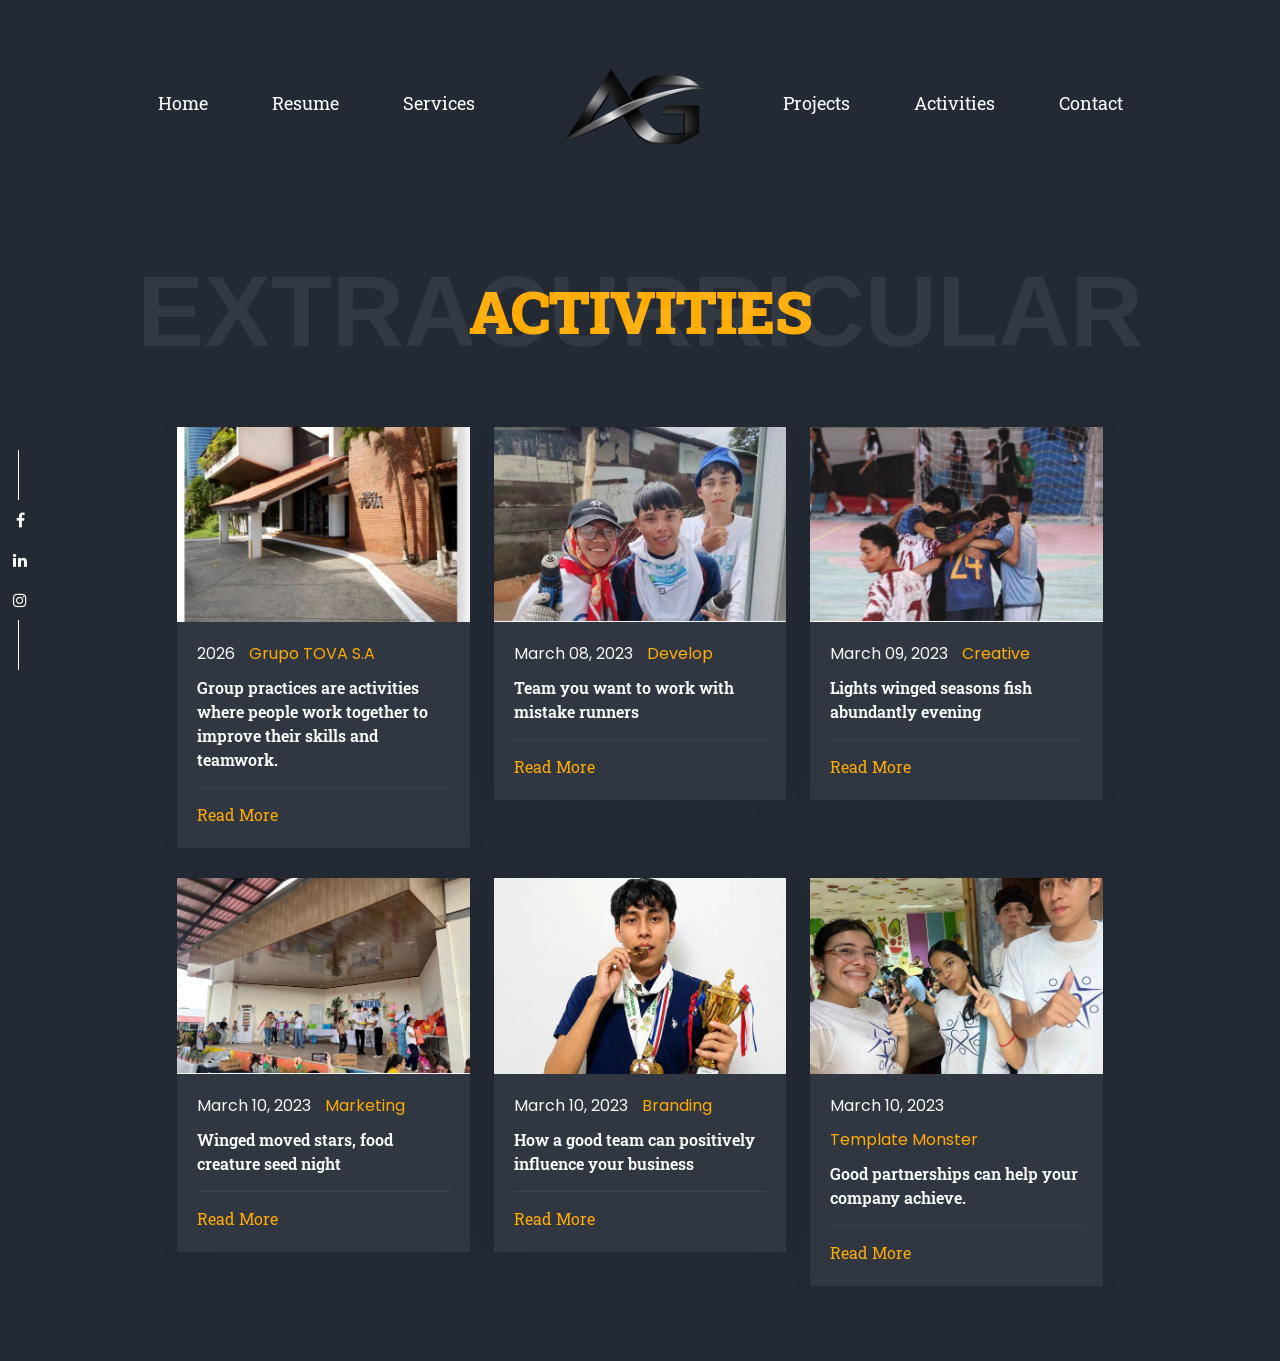
==== rxdtheme.com/html/tm/quader-demo/quader-dark/blog.html @ 419362d8 "Update blog.html" ====
<!DOCTYPE html>
<html lang="zxx">

	
<!-- Mirrored from https://rxdtheme.com/html/tm/quader-demo/quader-dark/blog.html by HTTrack Website Copier/3.x [XR&CO], Mon, 16 Nov 2026 21:08:38 GMT -->
<head>
		<!-- Meta -->
		<meta charset="utf-8">
		<meta http-equiv="X-UA-Compatible" content="IE=edge">
		<meta name="viewport" content="width=device-width, initial-scale=1"> 
		<!-- The above 3 meta tags *must* come first in the head; any other head content must come *after* these tags -->
		<meta name="description" content="Quader - Portfolio Template">
		<meta name="keywords" content="theme_ocean,personal, portfolio new, html, one page, bootstrap, new html template, design, creative, onepage, clean, modern">
		<meta name="author" content="theme_ocean">
		<!-- SITE TITLE -->
		<title>Blog - Quader Personal Portfolio Template</title>
<link rel="icon" href="assets/img/favicon.png">				
		<!-- Latest Bootstrap min CSS -->
		<link rel="stylesheet" href="assets/bootstrap/css/bootstrap.min.css">		
		<!-- Google Font -->
		<link rel="stylesheet" href="https://fonts.googleapis.com/css?family=Poppins:300,400,500,600,700,800"> 
		<link rel="preconnect" href="https://fonts.gstatic.com/">
		<link href="https://fonts.googleapis.com/css2?family=Roboto+Slab:wght@400;500;600;700&amp;display=swap" rel="stylesheet">
		<!-- Font Awesome CSS -->
		<link rel="stylesheet" href="assets/fonts/font-awesome.min.css">
		<!---meanmenu Css-->
		<link rel="stylesheet" href="assets/css/meanmenu.css">			
		<!-- themify-icons CSS -->
		<link rel="stylesheet" href="assets/fonts/themify-icons.css">		
		<!-- Style CSS -->
		<link rel="stylesheet" href="assets/css/style.css">	
		<link rel="stylesheet" href="assets/css/responsive.css">	
		<!-- HTML5 shim and Respond.js IE8 support of HTML5 elements and media queries -->
		<!-- WARNING: Respond.js doesn't work if you view the page via file:// -->
		<!--[if lt IE 9]>
		  <script src="https://oss.maxcdn.com/html5shiv/3.7.2/html5shiv.min.js"></script>
		  <script src="https://oss.maxcdn.com/respond/1.4.2/respond.min.js"></script>
		<![endif]-->
	</head>
	
    <body>

		<!-- START PRELOADER -->
		<div class="preloader">
			<div class="spinner">
				<div class="double-bounce1"></div>
				<div class="double-bounce2"></div>
			</div>
		</div>
		<!-- END PRELOADER -->
		
		<!-- Responsive Logo Its Only for Mobile Device -->
		<div class="top-logo">
			<a href="index.html"><img src="assets/img/logo.png" alt="logo" /></a>
		</div>		
		
			<div class="item_main">	
				<div class="container">
					<div class="row">
						<div class="col-lg-12">
							<div class="main-menu text-center">
								<ul>
									<li><a href="index.html">Home</a></li>
									<li><a href="resume.html">Resume</a></li>
									<li><a href="service.html">Services</a></li>
									<li class="logo"><a href="index.html"><img src="assets/img/logo.png" alt="Modest" /></a></li>
									<li><a href="portfolio.html">Projects</a></li>
									<li><a href="blog.html">Activities</a></li>
									<li><a href="contact.html">Contact</a></li>
								</ul>
							</div>
						</div><!--END COL -->
					</div><!--END ROW -->					
					<div class="section-title">
						<h1><span>Activities</span></h1>
						<span class="title_bg">Extracurricular</span>
					</div>					
					<div class="row blog_info_btm">
						<div class="offset-lg-1 col-lg-10 col-sm-12 col-xs-12">
							<div class="row">
								<div class="col-lg-4 col-sm-6 col-xs-12">
									<div class="single_blog">
										<div class="blog_img">
											<a href="blog_single.html"><img src="assets/img/blog/1.jpg" class="img-fluid" alt="image" /></a>
										</div>
										<div class="blog_content">
											<span>2026</span>
											<span class="cat_style">Grupo TOVA S.A</span>
											<h3><a href="blog_single.html">Group practices are activities where people work together to improve their skills and teamwork.</a></h3>
											<a href="blog_single.html">Read More</a>
										</div>
									</div>
								</div><!-- END COL-->
								<div class="col-lg-4 col-sm-6 col-xs-12">
									<div class="single_blog">
										<div class="blog_img">
											<a href="blog_single.html"><img src="assets/img/blog/2.jpg" class="img-fluid" alt="image" /></a>
										</div>
										<div class="blog_content">
											<span>March 08, 2023</span>
											<span class="cat_style">Develop</span>
											<h3><a href="blog_single.html">Team you want to work with mistake runners</a></h3>
											<a href="blog_single.html">Read More</a>
										</div>
									</div>
								</div><!-- END COL-->
								<div class="col-lg-4 col-sm-6 col-xs-12">
									<div class="single_blog">
										<div class="blog_img">
											<a href="blog_single.html"><img src="assets/img/blog/3.jpg" class="img-fluid" alt="image" /></a>
										</div>
										<div class="blog_content">
											<span>March 09, 2023</span>
											<span class="cat_style">Creative</span>
											<h3><a href="blog_single.html">Lights winged seasons fish abundantly evening</a></h3>
											<a href="blog_single.html">Read More</a>
										</div>
									</div>
								</div><!-- END COL-->
								<div class="col-lg-4 col-sm-6 col-xs-12">
									<div class="single_blog">
										<div class="blog_img">
											<a href="blog_single.html"><img src="assets/img/blog/4.jpg" class="img-fluid" alt="image" /></a>
										</div>
										<div class="blog_content">
											<span>March 10, 2023</span>
											<span class="cat_style">Marketing</span>
											<h3><a href="blog_single.html">Winged moved stars, food creature seed night</a></h3>
											<a href="blog_single.html">Read More</a>
										</div>
									</div>
								</div><!-- END COL-->
								<div class="col-lg-4 col-sm-6 col-xs-12">
									<div class="single_blog">
										<div class="blog_img">
											<a href="blog_single.html"><img src="assets/img/blog/5.jpg" class="img-fluid" alt="image" /></a>
										</div>
										<div class="blog_content">
											<span>March 10, 2023</span>
											<span class="cat_style">Branding</span>
											<h3><a href="blog_single.html">How a good team can positively influence your business</a></h3>
											<a href="blog_single.html">Read More</a>
										</div>
									</div>
								</div><!-- END COL-->
								<div class="col-lg-4 col-sm-6 col-xs-12">
									<div class="single_blog">
										<div class="blog_img">
											<a href="blog_single.html"><img src="assets/img/blog/6.jpg" class="img-fluid" alt="image" /></a>
										</div>
										<div class="blog_content">
											<span>March 10, 2023</span>
											<span class="cat_style">Template Monster</span>
											<h3><a href="blog_single.html">Good partnerships can help your company achieve.</a></h3>
											<a href="blog_single.html">Read More</a>
										</div>
									</div>
								</div><!-- END COL-->	
							</div>
						</div>		
					</div><!-- / END ROW -->
				</div><!-- / END CONTAINER -->			
			</div>	
			
		<!-- / START SOCIAL PROFILES -->	
		<div class="social_profile">
			<ul>
				<li><a href="#" class="f_facebook"><i class="fa fa-facebook" title="Facebook"></i></a></li>
				<li><a href="#" class="f_twitter"><i class="fa fa-linkedin" title="Twitter"></i></a></li>
				<li><a href="#" class="f_instagram"><i class="fa fa-instagram" title="Instagram"></i></a></li>
			</ul>
		</div>	
		<!-- / END SOCIAL PROFILES -->		
		
		<!-- Latest jQuery -->
			<script src="assets/js/jquery-1.12.4.min.js"></script>
		<!-- Latest compiled and minified Bootstrap -->
			<script src="assets/bootstrap/js/bootstrap.min.js"></script>			
		<!-- JQuery Knob -->
		<!--[if IE]><script type="text/javascript" src="excanvas.js"></script><![endif]-->
			<script src="assets/js/jquery.knob.js"></script>			
		<!-- WayPoints JS -->
			<script src="assets/js/waypoints.min.js"></script>	
		<!-- countTo js -->
			<script src="assets/js/jquery.inview.min.js"></script>		
		<!-- meanmenu  -->
			<script src="assets/js/jquery.meanmenu.js"></script>				
		<!-- scripts js -->
			<script src="assets/js/scripts.js"></script>
    </body>

<!-- Mirrored from https://rxdtheme.com/html/tm/quader-demo/quader-dark/blog.html by HTTrack Website Copier/3.x [XR&CO], Mon, 16 Nov 2026 21:08:40 GMT -->
</html>
---- rxdtheme.com/html/tm/quader-demo/quader-dark/assets/fonts/themify-icons.css ----
@font-face {
	font-family: 'themify';
	src:url('themify9f24.eot?-fvbane');
	src:url('themifyd41d.eot?#iefix-fvbane') format('embedded-opentype'),
		url('themify9f24.woff?-fvbane') format('woff'),
		url('themify9f24.ttf?-fvbane') format('truetype'),
		url('themify9f24.svg?-fvbane#themify') format('svg');
	font-weight: normal;
	font-style: normal;
}

[class^="ti-"], [class*=" ti-"] {
	font-family: 'themify';
	speak: none;
	font-style: normal;
	font-weight: normal;
	font-variant: normal;
	text-transform: none;
	line-height: 1;

	/* Better Font Rendering =========== */
	-webkit-font-smoothing: antialiased;
	-moz-osx-font-smoothing: grayscale;
}

.ti-wand:before {
	content: "\e600";
}
.ti-volume:before {
	content: "\e601";
}
.ti-user:before {
	content: "\e602";
}
.ti-unlock:before {
	content: "\e603";
}
.ti-unlink:before {
	content: "\e604";
}
.ti-trash:before {
	content: "\e605";
}
.ti-thought:before {
	content: "\e606";
}
.ti-target:before {
	content: "\e607";
}
.ti-tag:before {
	content: "\e608";
}
.ti-tablet:before {
	content: "\e609";
}
.ti-star:before {
	content: "\e60a";
}
.ti-spray:before {
	content: "\e60b";
}
.ti-signal:before {
	content: "\e60c";
}
.ti-shopping-cart:before {
	content: "\e60d";
}
.ti-shopping-cart-full:before {
	content: "\e60e";
}
.ti-settings:before {
	content: "\e60f";
}
.ti-search:before {
	content: "\e610";
}
.ti-zoom-in:before {
	content: "\e611";
}
.ti-zoom-out:before {
	content: "\e612";
}
.ti-cut:before {
	content: "\e613";
}
.ti-ruler:before {
	content: "\e614";
}
.ti-ruler-pencil:before {
	content: "\e615";
}
.ti-ruler-alt:before {
	content: "\e616";
}
.ti-bookmark:before {
	content: "\e617";
}
.ti-bookmark-alt:before {
	content: "\e618";
}
.ti-reload:before {
	content: "\e619";
}
.ti-plus:before {
	content: "\e61a";
}
.ti-pin:before {
	content: "\e61b";
}
.ti-pencil:before {
	content: "\e61c";
}
.ti-pencil-alt:before {
	content: "\e61d";
}
.ti-paint-roller:before {
	content: "\e61e";
}
.ti-paint-bucket:before {
	content: "\e61f";
}
.ti-na:before {
	content: "\e620";
}
.ti-mobile:before {
	content: "\e621";
}
.ti-minus:before {
	content: "\e622";
}
.ti-medall:before {
	content: "\e623";
}
.ti-medall-alt:before {
	content: "\e624";
}
.ti-marker:before {
	content: "\e625";
}
.ti-marker-alt:before {
	content: "\e626";
}
.ti-arrow-up:before {
	content: "\e627";
}
.ti-arrow-right:before {
	content: "\e628";
}
.ti-arrow-left:before {
	content: "\e629";
}
.ti-arrow-down:before {
	content: "\e62a";
}
.ti-lock:before {
	content: "\e62b";
}
.ti-location-arrow:before {
	content: "\e62c";
}
.ti-link:before {
	content: "\e62d";
}
.ti-layout:before {
	content: "\e62e";
}
.ti-layers:before {
	content: "\e62f";
}
.ti-layers-alt:before {
	content: "\e630";
}
.ti-key:before {
	content: "\e631";
}
.ti-import:before {
	content: "\e632";
}
.ti-image:before {
	content: "\e633";
}
.ti-heart:before {
	content: "\e634";
}
.ti-heart-broken:before {
	content: "\e635";
}
.ti-hand-stop:before {
	content: "\e636";
}
.ti-hand-open:before {
	content: "\e637";
}
.ti-hand-drag:before {
	content: "\e638";
}
.ti-folder:before {
	content: "\e639";
}
.ti-flag:before {
	content: "\e63a";
}
.ti-flag-alt:before {
	content: "\e63b";
}
.ti-flag-alt-2:before {
	content: "\e63c";
}
.ti-eye:before {
	content: "\e63d";
}
.ti-export:before {
	content: "\e63e";
}
.ti-exchange-vertical:before {
	content: "\e63f";
}
.ti-desktop:before {
	content: "\e640";
}
.ti-cup:before {
	content: "\e641";
}
.ti-crown:before {
	content: "\e642";
}
.ti-comments:before {
	content: "\e643";
}
.ti-comment:before {
	content: "\e644";
}
.ti-comment-alt:before {
	content: "\e645";
}
.ti-close:before {
	content: "\e646";
}
.ti-clip:before {
	content: "\e647";
}
.ti-angle-up:before {
	content: "\e648";
}
.ti-angle-right:before {
	content: "\e649";
}
.ti-angle-left:before {
	content: "\e64a";
}
.ti-angle-down:before {
	content: "\e64b";
}
.ti-check:before {
	content: "\e64c";
}
.ti-check-box:before {
	content: "\e64d";
}
.ti-camera:before {
	content: "\e64e";
}
.ti-announcement:before {
	content: "\e64f";
}
.ti-brush:before {
	content: "\e650";
}
.ti-briefcase:before {
	content: "\e651";
}
.ti-bolt:before {
	content: "\e652";
}
.ti-bolt-alt:before {
	content: "\e653";
}
.ti-blackboard:before {
	content: "\e654";
}
.ti-bag:before {
	content: "\e655";
}
.ti-move:before {
	content: "\e656";
}
.ti-arrows-vertical:before {
	content: "\e657";
}
.ti-arrows-horizontal:before {
	content: "\e658";
}
.ti-fullscreen:before {
	content: "\e659";
}
.ti-arrow-top-right:before {
	content: "\e65a";
}
.ti-arrow-top-left:before {
	content: "\e65b";
}
.ti-arrow-circle-up:before {
	content: "\e65c";
}
.ti-arrow-circle-right:before {
	content: "\e65d";
}
.ti-arrow-circle-left:before {
	content: "\e65e";
}
.ti-arrow-circle-down:before {
	content: "\e65f";
}
.ti-angle-double-up:before {
	content: "\e660";
}
.ti-angle-double-right:before {
	content: "\e661";
}
.ti-angle-double-left:before {
	content: "\e662";
}
.ti-angle-double-down:before {
	content: "\e663";
}
.ti-zip:before {
	content: "\e664";
}
.ti-world:before {
	content: "\e665";
}
.ti-wheelchair:before {
	content: "\e666";
}
.ti-view-list:before {
	content: "\e667";
}
.ti-view-list-alt:before {
	content: "\e668";
}
.ti-view-grid:before {
	content: "\e669";
}
.ti-uppercase:before {
	content: "\e66a";
}
.ti-upload:before {
	content: "\e66b";
}
.ti-underline:before {
	content: "\e66c";
}
.ti-truck:before {
	content: "\e66d";
}
.ti-timer:before {
	content: "\e66e";
}
.ti-ticket:before {
	content: "\e66f";
}
.ti-thumb-up:before {
	content: "\e670";
}
.ti-thumb-down:before {
	content: "\e671";
}
.ti-text:before {
	content: "\e672";
}
.ti-stats-up:before {
	content: "\e673";
}
.ti-stats-down:before {
	content: "\e674";
}
.ti-split-v:before {
	content: "\e675";
}
.ti-split-h:before {
	content: "\e676";
}
.ti-smallcap:before {
	content: "\e677";
}
.ti-shine:before {
	content: "\e678";
}
.ti-shift-right:before {
	content: "\e679";
}
.ti-shift-left:before {
	content: "\e67a";
}
.ti-shield:before {
	content: "\e67b";
}
.ti-notepad:before {
	content: "\e67c";
}
.ti-server:before {
	content: "\e67d";
}
.ti-quote-right:before {
	content: "\e67e";
}
.ti-quote-left:before {
	content: "\e67f";
}
.ti-pulse:before {
	content: "\e680";
}
.ti-printer:before {
	content: "\e681";
}
.ti-power-off:before {
	content: "\e682";
}
.ti-plug:before {
	content: "\e683";
}
.ti-pie-chart:before {
	content: "\e684";
}
.ti-paragraph:before {
	content: "\e685";
}
.ti-panel:before {
	content: "\e686";
}
.ti-package:before {
	content: "\e687";
}
.ti-music:before {
	content: "\e688";
}
.ti-music-alt:before {
	content: "\e689";
}
.ti-mouse:before {
	content: "\e68a";
}
.ti-mouse-alt:before {
	content: "\e68b";
}
.ti-money:before {
	content: "\e68c";
}
.ti-microphone:before {
	content: "\e68d";
}
.ti-menu:before {
	content: "\e68e";
}
.ti-menu-alt:before {
	content: "\e68f";
}
.ti-map:before {
	content: "\e690";
}
.ti-map-alt:before {
	content: "\e691";
}
.ti-loop:before {
	content: "\e692";
}
.ti-location-pin:before {
	content: "\e693";
}
.ti-list:before {
	content: "\e694";
}
.ti-light-bulb:before {
	content: "\e695";
}
.ti-Italic:before {
	content: "\e696";
}
.ti-info:before {
	content: "\e697";
}
.ti-infinite:before {
	content: "\e698";
}
.ti-id-badge:before {
	content: "\e699";
}
.ti-hummer:before {
	content: "\e69a";
}
.ti-home:before {
	content: "\e69b";
}
.ti-help:before {
	content: "\e69c";
}
.ti-headphone:before {
	content: "\e69d";
}
.ti-harddrives:before {
	content: "\e69e";
}
.ti-harddrive:before {
	content: "\e69f";
}
.ti-gift:before {
	content: "\e6a0";
}
.ti-game:before {
	content: "\e6a1";
}
.ti-filter:before {
	content: "\e6a2";
}
.ti-files:before {
	content: "\e6a3";
}
.ti-file:before {
	content: "\e6a4";
}
.ti-eraser:before {
	content: "\e6a5";
}
.ti-envelope:before {
	content: "\e6a6";
}
.ti-download:before {
	content: "\e6a7";
}
.ti-direction:before {
	content: "\e6a8";
}
.ti-direction-alt:before {
	content: "\e6a9";
}
.ti-dashboard:before {
	content: "\e6aa";
}
.ti-control-stop:before {
	content: "\e6ab";
}
.ti-control-shuffle:before {
	content: "\e6ac";
}
.ti-control-play:before {
	content: "\e6ad";
}
.ti-control-pause:before {
	content: "\e6ae";
}
.ti-control-forward:before {
	content: "\e6af";
}
.ti-control-backward:before {
	content: "\e6b0";
}
.ti-cloud:before {
	content: "\e6b1";
}
.ti-cloud-up:before {
	content: "\e6b2";
}
.ti-cloud-down:before {
	content: "\e6b3";
}
.ti-clipboard:before {
	content: "\e6b4";
}
.ti-car:before {
	content: "\e6b5";
}
.ti-calendar:before {
	content: "\e6b6";
}
.ti-book:before {
	content: "\e6b7";
}
.ti-bell:before {
	content: "\e6b8";
}
.ti-basketball:before {
	content: "\e6b9";
}
.ti-bar-chart:before {
	content: "\e6ba";
}
.ti-bar-chart-alt:before {
	content: "\e6bb";
}
.ti-back-right:before {
	content: "\e6bc";
}
.ti-back-left:before {
	content: "\e6bd";
}
.ti-arrows-corner:before {
	content: "\e6be";
}
.ti-archive:before {
	content: "\e6bf";
}
.ti-anchor:before {
	content: "\e6c0";
}
.ti-align-right:before {
	content: "\e6c1";
}
.ti-align-left:before {
	content: "\e6c2";
}
.ti-align-justify:before {
	content: "\e6c3";
}
.ti-align-center:before {
	content: "\e6c4";
}
.ti-alert:before {
	content: "\e6c5";
}
.ti-alarm-clock:before {
	content: "\e6c6";
}
.ti-agenda:before {
	content: "\e6c7";
}
.ti-write:before {
	content: "\e6c8";
}
.ti-window:before {
	content: "\e6c9";
}
.ti-widgetized:before {
	content: "\e6ca";
}
.ti-widget:before {
	content: "\e6cb";
}
.ti-widget-alt:before {
	content: "\e6cc";
}
.ti-wallet:before {
	content: "\e6cd";
}
.ti-video-clapper:before {
	content: "\e6ce";
}
.ti-video-camera:before {
	content: "\e6cf";
}
.ti-vector:before {
	content: "\e6d0";
}
.ti-themify-logo:before {
	content: "\e6d1";
}
.ti-themify-favicon:before {
	content: "\e6d2";
}
.ti-themify-favicon-alt:before {
	content: "\e6d3";
}
.ti-support:before {
	content: "\e6d4";
}
.ti-stamp:before {
	content: "\e6d5";
}
.ti-split-v-alt:before {
	content: "\e6d6";
}
.ti-slice:before {
	content: "\e6d7";
}
.ti-shortcode:before {
	content: "\e6d8";
}
.ti-shift-right-alt:before {
	content: "\e6d9";
}
.ti-shift-left-alt:before {
	content: "\e6da";
}
.ti-ruler-alt-2:before {
	content: "\e6db";
}
.ti-receipt:before {
	content: "\e6dc";
}
.ti-pin2:before {
	content: "\e6dd";
}
.ti-pin-alt:before {
	content: "\e6de";
}
.ti-pencil-alt2:before {
	content: "\e6df";
}
.ti-palette:before {
	content: "\e6e0";
}
.ti-more:before {
	content: "\e6e1";
}
.ti-more-alt:before {
	content: "\e6e2";
}
.ti-microphone-alt:before {
	content: "\e6e3";
}
.ti-magnet:before {
	content: "\e6e4";
}
.ti-line-double:before {
	content: "\e6e5";
}
.ti-line-dotted:before {
	content: "\e6e6";
}
.ti-line-dashed:before {
	content: "\e6e7";
}
.ti-layout-width-full:before {
	content: "\e6e8";
}
.ti-layout-width-default:before {
	content: "\e6e9";
}
.ti-layout-width-default-alt:before {
	content: "\e6ea";
}
.ti-layout-tab:before {
	content: "\e6eb";
}
.ti-layout-tab-window:before {
	content: "\e6ec";
}
.ti-layout-tab-v:before {
	content: "\e6ed";
}
.ti-layout-tab-min:before {
	content: "\e6ee";
}
.ti-layout-slider:before {
	content: "\e6ef";
}
.ti-layout-slider-alt:before {
	content: "\e6f0";
}
.ti-layout-sidebar-right:before {
	content: "\e6f1";
}
.ti-layout-sidebar-none:before {
	content: "\e6f2";
}
.ti-layout-sidebar-left:before {
	content: "\e6f3";
}
.ti-layout-placeholder:before {
	content: "\e6f4";
}
.ti-layout-menu:before {
	content: "\e6f5";
}
.ti-layout-menu-v:before {
	content: "\e6f6";
}
.ti-layout-menu-separated:before {
	content: "\e6f7";
}
.ti-layout-menu-full:before {
	content: "\e6f8";
}
.ti-layout-media-right-alt:before {
	content: "\e6f9";
}
.ti-layout-media-right:before {
	content: "\e6fa";
}
.ti-layout-media-overlay:before {
	content: "\e6fb";
}
.ti-layout-media-overlay-alt:before {
	content: "\e6fc";
}
.ti-layout-media-overlay-alt-2:before {
	content: "\e6fd";
}
.ti-layout-media-left-alt:before {
	content: "\e6fe";
}
.ti-layout-media-left:before {
	content: "\e6ff";
}
.ti-layout-media-center-alt:before {
	content: "\e700";
}
.ti-layout-media-center:before {
	content: "\e701";
}
.ti-layout-list-thumb:before {
	content: "\e702";
}
.ti-layout-list-thumb-alt:before {
	content: "\e703";
}
.ti-layout-list-post:before {
	content: "\e704";
}
.ti-layout-list-large-image:before {
	content: "\e705";
}
.ti-layout-line-solid:before {
	content: "\e706";
}
.ti-layout-grid4:before {
	content: "\e707";
}
.ti-layout-grid3:before {
	content: "\e708";
}
.ti-layout-grid2:before {
	content: "\e709";
}
.ti-layout-grid2-thumb:before {
	content: "\e70a";
}
.ti-layout-cta-right:before {
	content: "\e70b";
}
.ti-layout-cta-left:before {
	content: "\e70c";
}
.ti-layout-cta-center:before {
	content: "\e70d";
}
.ti-layout-cta-btn-right:before {
	content: "\e70e";
}
.ti-layout-cta-btn-left:before {
	content: "\e70f";
}
.ti-layout-column4:before {
	content: "\e710";
}
.ti-layout-column3:before {
	content: "\e711";
}
.ti-layout-column2:before {
	content: "\e712";
}
.ti-layout-accordion-separated:before {
	content: "\e713";
}
.ti-layout-accordion-merged:before {
	content: "\e714";
}
.ti-layout-accordion-list:before {
	content: "\e715";
}
.ti-ink-pen:before {
	content: "\e716";
}
.ti-info-alt:before {
	content: "\e717";
}
.ti-help-alt:before {
	content: "\e718";
}
.ti-headphone-alt:before {
	content: "\e719";
}
.ti-hand-point-up:before {
	content: "\e71a";
}
.ti-hand-point-right:before {
	content: "\e71b";
}
.ti-hand-point-left:before {
	content: "\e71c";
}
.ti-hand-point-down:before {
	content: "\e71d";
}
.ti-gallery:before {
	content: "\e71e";
}
.ti-face-smile:before {
	content: "\e71f";
}
.ti-face-sad:before {
	content: "\e720";
}
.ti-credit-card:before {
	content: "\e721";
}
.ti-control-skip-forward:before {
	content: "\e722";
}
.ti-control-skip-backward:before {
	content: "\e723";
}
.ti-control-record:before {
	content: "\e724";
}
.ti-control-eject:before {
	content: "\e725";
}
.ti-comments-smiley:before {
	content: "\e726";
}
.ti-brush-alt:before {
	content: "\e727";
}
.ti-youtube:before {
	content: "\e728";
}
.ti-vimeo:before {
	content: "\e729";
}
.ti-twitter:before {
	content: "\e72a";
}
.ti-time:before {
	content: "\e72b";
}
.ti-tumblr:before {
	content: "\e72c";
}
.ti-skype:before {
	content: "\e72d";
}
.ti-share:before {
	content: "\e72e";
}
.ti-share-alt:before {
	content: "\e72f";
}
.ti-rocket:before {
	content: "\e730";
}
.ti-pinterest:before {
	content: "\e731";
}
.ti-new-window:before {
	content: "\e732";
}
.ti-microsoft:before {
	content: "\e733";
}
.ti-list-ol:before {
	content: "\e734";
}
.ti-linkedin:before {
	content: "\e735";
}
.ti-layout-sidebar-2:before {
	content: "\e736";
}
.ti-layout-grid4-alt:before {
	content: "\e737";
}
.ti-layout-grid3-alt:before {
	content: "\e738";
}
.ti-layout-grid2-alt:before {
	content: "\e739";
}
.ti-layout-column4-alt:before {
	content: "\e73a";
}
.ti-layout-column3-alt:before {
	content: "\e73b";
}
.ti-layout-column2-alt:before {
	content: "\e73c";
}
.ti-instagram:before {
	content: "\e73d";
}
.ti-google:before {
	content: "\e73e";
}
.ti-github:before {
	content: "\e73f";
}
.ti-flickr:before {
	content: "\e740";
}
.ti-facebook:before {
	content: "\e741";
}
.ti-dropbox:before {
	content: "\e742";
}
.ti-dribbble:before {
	content: "\e743";
}
.ti-apple:before {
	content: "\e744";
}
.ti-android:before {
	content: "\e745";
}
.ti-save:before {
	content: "\e746";
}
.ti-save-alt:before {
	content: "\e747";
}
.ti-yahoo:before {
	content: "\e748";
}
.ti-wordpress:before {
	content: "\e749";
}
.ti-vimeo-alt:before {
	content: "\e74a";
}
.ti-twitter-alt:before {
	content: "\e74b";
}
.ti-tumblr-alt:before {
	content: "\e74c";
}
.ti-trello:before {
	content: "\e74d";
}
.ti-stack-overflow:before {
	content: "\e74e";
}
.ti-soundcloud:before {
	content: "\e74f";
}
.ti-sharethis:before {
	content: "\e750";
}
.ti-sharethis-alt:before {
	content: "\e751";
}
.ti-reddit:before {
	content: "\e752";
}
.ti-pinterest-alt:before {
	content: "\e753";
}
.ti-microsoft-alt:before {
	content: "\e754";
}
.ti-linux:before {
	content: "\e755";
}
.ti-jsfiddle:before {
	content: "\e756";
}
.ti-joomla:before {
	content: "\e757";
}
.ti-html5:before {
	content: "\e758";
}
.ti-flickr-alt:before {
	content: "\e759";
}
.ti-email:before {
	content: "\e75a";
}
.ti-drupal:before {
	content: "\e75b";
}
.ti-dropbox-alt:before {
	content: "\e75c";
}
.ti-css3:before {
	content: "\e75d";
}
.ti-rss:before {
	content: "\e75e";
}
.ti-rss-alt:before {
	content: "\e75f";
}
---- rxdtheme.com/html/tm/quader-demo/quader-dark/assets/css/style.css ----
/*
Author       : theme_ocean
Template Name: Quader - Personal Portfolio Template
Version      : 1.0
*/
/*=============================================================
    CSS INDEX
    =============================
    01. GENERAL STYLE (body, link color, section-title, preloader btn, overlay, section-padding etc)
    02. START MENU STYLE
    03. START HOMEPAGE CSS STYLE
    04. START RESUME STYLE
    05. START SERVICE STYLE
    06. START PORTFOLIO DESIGN
    07. START BLOG STYLE
    08. START CONTACT STYLE
  =============================================================*/
/*
* ----------------------------------------------------------------------------------------
* 01.GENERAL STYLE
* ----------------------------------------------------------------------------------------
*/

body{
background:#232a34;
font-weight:400;
-moz-osx-font-smoothing:grayscale;
-webkit-font-smoothing:antialiased;
color: #F7F6F2;
font-family: 'Poppins', sans-serif;
}

html{overflow-y:scroll; height: 100% }
h1,
h2,
h3,
h4,
h5,
h6 {
  letter-spacing: 0px;
  margin-top: 0px;
  font-family: 'Roboto Slab', serif;
  color: #fff;
  font-weight: 400;
}
a {
font-family: 'Roboto Slab', serif;
    text-decoration: none;
    -webkit-transition: all 0.2s;
    transition: all 0.2s;
}
a:hover {
    color: #fff;
    text-decoration: none;
}
a:focus {
    outline: none;
    text-decoration: none;
}

p {
  margin-bottom: 0;
}
ul,
li {
    margin: 0;
    padding: 0;
	list-style:none;
}
fieldset {
    border: 0 none;
    margin: 0 auto;
    padding: 0;
}
b, strong {
	font-weight: 600;
}
/*START PRELOADER DESIGN*/
.preloader {
	background:#222831;
    bottom: 0;
    left: 0;
    position: fixed;
    right: 0;
    top: 0;
    z-index: 99999;	
}
.spinner {
	width: 50px;
	height: 50px;
	position: absolute;
	top: 50%;
	left: 50%;
	margin: -25px 0 0 -25px;
	font-size: 10px;
	text-indent: -12345px;
	z-index: 10000;
}

.double-bounce1, .double-bounce2 {
  width: 100%;
  height: 100%;
  border-radius: 50%;
  background-color: #fff;
  opacity: 0.6;
  -ms-filter:"progid:DXImageTransform.Microsoft.Alpha(Opacity=60)";
  position: absolute;
  top: 0;
  left: 0;
  
  -webkit-animation: sk-bounce 2.0s infinite ease-in-out;
  animation: sk-bounce 2.0s infinite ease-in-out;
}

.double-bounce2 {
  -webkit-animation-delay: -1.0s;
  animation-delay: -1.0s;
}

@-webkit-keyframes sk-bounce {
  0%, 100% { -webkit-transform: scale(0.0) }
  50% { -webkit-transform: scale(1.0) }
}

@keyframes sk-bounce {
  0%, 100% { 
    transform: scale(0.0);
    -webkit-transform: scale(0.0);
  } 50% { 
    transform: scale(1.0);
    -webkit-transform: scale(1.0);
  }
}
.no-padding { padding: 0 }

::-moz-placeholder { 
  color: #fff;
}

/*END PRELOADER DESIGN*/
.section-padding { padding: 80px 0 }
/*START SECTION TITLE DESIGN*/
.section-title { margin-bottom: 60px }
.section-title{
	margin: 0 auto;
	width: 100%;
	position: relative;
	padding: 80px 0;
}
.section-title h1 {
	font-size: 60px;
	font-weight: 900;
	color: #fff;
	text-transform: uppercase;
	margin: 0;
	text-align: center;
}
.section-title h1 span{color:#ffab00;}
.title_bg {
	font-size: 100px;
	left: 0;
	/* letter-spacing: 10px; */
	line-height: 0.7;
	position: absolute;
	right: 0;
	top: 50%;
	text-transform: uppercase;
	font-weight: 800;
	-webkit-transform: translateY(-50%);
	transform: translateY(-50%);
	color: rgba(255, 255, 255, 0.07);
	font-family: Poppins, sans-serif;
	text-align: center;
	font-family: 'Montserrat', sans-serif;
}
@media only screen and (max-width:768px) {
.section-title h1 {font-size:40px;}
.title_bg {font-size:60px;}
}
@media only screen and (max-width:480px) {
.section-title h1 {font-size:30px;}
.title_bg {font-size:40px;}
}
/*END SECTION TITLE DESIGN*/

.section_title {
	margin-bottom: 30px;
	font-size: 22px;
	font-weight: 700;
}
/*
* ----------------------------------------------------------------------------------------
* 01.END GENERAL STYLE
* ----------------------------------------------------------------------------------------
*/


/*
* ----------------------------------------------------------------------------------------
* 02. START MENU STYLE
* ----------------------------------------------------------------------------------------
*/

/*start main-menu style*/
.item_main {
	padding: 15px 20px;
	overflow: hidden;
}
.logo a:hover,.logo a:focus,.logo a.active{border-bottom:0!important;}
.logo img{width:180px;}
.main-menu{text-align:center}

.main-menu ul li{
display:inline-block;
padding:30px;
}
.main-menu ul li a{
color:#fff;
padding:5px 0;
font-size:18px;}
.main-menu ul li a:hover,.main-menu ul li a:focus,.main-menu ul li a.active{
border-bottom:2px solid #ffab00;
}
/*End main-menu style*/
/*
* ----------------------------------------------------------------------------------------
* 02.END  MENU STYLE
* ----------------------------------------------------------------------------------------
*/

/*
* ----------------------------------------------------------------------------------------
* 03. START HOMEPAGE CSS STYLE
* ----------------------------------------------------------------------------------------
*/
.home_ptop {
	padding-top: 50px;
	padding-bottom: 50px;
}
.about_me{text-align: center;}
.about_me img {
	width: 300px;
	height: 300px;
	border-radius: 500px;
	border: 15px solid rgba(255,255,255,0.2);
}
.about_me_content{padding-top:30px;}
@media only screen and (max-width:768px) { 
.about_me_content{padding-left:30px;margin:0 30px;}
}
.about_me_content h5 {
	font-weight: 300;
	margin-bottom: 5px;
	display: block;
	text-transform: uppercase;
	font-size: 15px;
}
.about_me_content h3 {
	font-size: 48px;
	font-weight: 800;
	font-style: normal;
	margin-bottom: 15px;
	text-transform: uppercase;
}
.about_me_content h3 span{color:#ffab00;}
@media only screen and (max-width:768px) { 
.about_me_content h3{font-size: 26px;}
}
.about_me_content p{margin-top: 10px;}

.home_btn{margin-top: 30px;}
.home_btn a {
	display: inline-block;
	margin-right: 20px;
}
.download_btn {
	border: 2px solid #ffab00;
	color: #fff;
	padding: 12px 30px;
	border-radius: 30px;
	font-size: 14px;
	-webkit-transition:0.3s;
	transition: 0.3s;
}
.download_btn:hover{
	border: 2px solid #ffab00;
	color: #fff;
	background:#ffab00;
}
.contact_btn{
	border: 2px solid #fff;
	color: #fff;
	padding: 12px 30px;
	border-radius: 30px;
	font-size: 14px;
	-webkit-transition:0.3s;
	transition: 0.3s;
}
.contact_btn:hover{
	border: 2px solid #fff;
	color: #333;
	background:#fff;
}
/*
* ----------------------------------------------------------------------------------------
* 03. END HOMEPAGE CSS STYLE
* ----------------------------------------------------------------------------------------
*/

/*
* ----------------------------------------------------------------------------------------
* 04. START RESUME STYLE
* ----------------------------------------------------------------------------------------
*/
.about_info_btm{padding-bottom: 60px;}
.about_me_contact_info {
	border-top: 2px solid #fff;
	border-left: 2px solid #fff;
	border-bottom: 2px solid #fff;
	padding: 40px;
	border-radius: 10px;
	background: rgba(255,255,255,0.06);
}
.profile_info {
line-height:32px;
}
.profile_info .th{
	font-weight: 700;
	width: 95px;
	margin-right: 10px;
	text-align: right;
	display: block;
	font-size: 14px;
	float: left;
	color:#fff;
}
.profile_info .td {
	overflow: hidden;
	display: block;
	font-size: 14px;
}
.h_email .td a{color:#ffab00;}
.h_website .td a{color:#ffab00;}

@media only screen and (max-width:768px) { 
.basic-info{margin-top:30px;}
}
.basic-info{
	border-top: 2px solid #fff;
	border-right: 2px solid #fff;
	border-bottom: 2px solid #fff;
	padding: 40px;
	border-radius: 10px;
	background: rgba(255,255,255,0.06);
}
.basic-info table tr th {
	font-size: 14px;
	font-weight: 600;
	line-height: 35px;
	color:#fff;
	text-transform: capitalize;
}
.basic-info table tr td {color:#f7f6f2;font-size: 14px;}
.contact_info{}
.basic-info table tr th{width:120px;}
@media only screen and (max-width:480px) { 
.contact_info{margin-top:60px;}
}
.contact_info p {
	line-height: 36px;
}
/*START SKILLS*/
.skill-ptop{margin-top:60px;}
@media only screen and (max-width:480px) { 
.skill-ptop {margin-top: 0px;}
}
.cat_title {
	padding-bottom: 60px;
	text-transform: uppercase;
	font-weight: 700;
	font-size: 28px;
	margin-bottom: 0px;
}
.cat_title:after {
	content: "";
	display: block;
	background: #ffab00;
	width: 60px;
	height: 2px;
	margin: auto;
	margin-top: 15px;
}
.skill-item {margin-bottom: 60px;}
.skill-item h4 {
	font-size: 20px;
	padding-top: 20px;
	font-weight: 600;
}
.skill-knob{color:#fff!important;}

/*END SKILLS*/

/*START RESUME*/
.timeline_top{margin-top: 60px;padding-bottom: 30px;}
.timeline_title {
	font-weight: 600;
	font-size: 20px;
	margin-bottom: 30px;
}
@media only screen and (max-width:768px) {
.timeline_title {margin-top: 30px;}
}
.single_timeline {
	padding: 20px;
	border-left: 1px solid rgba(255,255,255,0.2);
	margin-bottom: 30px;
}
.single_timeline h4 {
	font-weight: 600;
	font-size: 30px;
	margin-bottom:10px;
}
.single_timeline span {
	margin-bottom: 10px;
	display: inline-block;
}
.active_year {
	color: #fff;
	font-weight: 600;
	border: 2px solid #ffab00;
	border-radius: 30px;
	padding: 3px 24px;
	background: #ffab00;
}
.active_company {}
.single_timeline p{}
/*END RESUME*/
/*START COUNTER*/
.counter_feature {
	padding: 60px 0;
}
@media only screen and (max-width:480px) { 
.counter_feature {padding-bottom: 0px;}
}
@media only screen and (max-width:480px) { 
.single-project-complete{
border-bottom: 0px;
border-right: 0px;
margin-bottom:30px;
}
}
.single-project-complete {
	border-bottom: 1px solid rgba(255,255,255,0.2);
	border-right: 1px solid rgba(255,255,255,0.2);
	text-align: center;
	padding: 20px 0;
}
@media only screen and (max-width:480px) { 
.single-project-complete{
border-bottom: 0px;
border-right: 0px;
margin-bottom:30px;
}
}
.brnone{border-right: 0px ;}
.single-project-complete h2 {
font-size: 45px;
font-weight:700;
}
.single-project-complete h2:after {
	border-bottom: 1px solid rgba(255,255,255,0.2);
	border-top: 1px solid rgba(255,255,255,0.2);
	content: "";
	display: block;
	height: 4px;
	margin: 20px auto;
	width: 70px;
}
.single-project-complete h3 {
font-size: 15px;
font-weight:600;
margin-bottom: 20px;
margin-top: 0;
text-transform: uppercase;
}
/*END COUNTER*/
/*
* ----------------------------------------------------------------------------------------
* 04.END RESUME STYLE
* ----------------------------------------------------------------------------------------
*/

/*
* ----------------------------------------------------------------------------------------
* 05.START SERVICE STYLE
* ----------------------------------------------------------------------------------------
*/
.single_service {
	padding: 40px;
	background: rgba(255,255,255,0.06);
	border-radius: 10px;
	margin-bottom:30px;
}
.ss_one{border-radius: 0px 70px 70px 70px;}
.ss_two{border-radius: 70px 70px 70px 70px;}
.ss_three{border-radius: 70px 0px 70px 70px;}
.ss_four{border-radius: 70px 70px 70px 0px;}
.ss_five{border-radius: 70px 70px 70px 70px;}
.ss_six{border-radius: 70px 70px 0px 70px;}
.service_icon{}
.service_icon span{}
.single_service h3 {
	color:#fff;
	font-size: 20px;
	font-weight: 700;
	margin-bottom: 20px;
}
.single_service p{margin-bottom: 20px;color:#f7f6f2;}
.single_service a {
	text-transform: capitalize;
	font-size: 16px;
	color: #ffab00;
	font-weight: 600;
}


/*11.START PRICING DESIGN*/
.pricingTable{
background: rgba(255,255,255,0.06);
color: #f7f6f2;
margin-top: 30px;
padding: 50px 15px;
-webkit-perspective: 700px;
        perspective: 700px;
position: relative;
text-align: center;
-webkit-transition:all 0.3s ease-in-out 0s;
transition: all 0.3s ease-in-out 0s;
z-index: 1;
}
.pt_one{border-radius: 0px 70px 0px 70px;}
.pt_two{border-radius: 70px 0px 70px 70px;}
.pt_three{border-radius: 70px 70px 0px 70px;}
@media only screen and (max-width:480px){
.pricingTable{ margin-bottom:60px; }
}
.pricingTable:hover{ color: #fff; }
.pricingTable:after{
    content: "";
    width: 100%;
    height: 100%;
    background: #ffab00;
    position: absolute;
    top: 0;
    left: 0;
    opacity: 0;
    -ms-filter:"progid:DXImageTransform.Microsoft.Alpha(Opacity=0)";
    z-index: -1;
    -webkit-transform: rotateY(70deg);
            transform: rotateY(70deg);
    -webkit-transition:all 0.3s ease-in-out 0s;
    transition: all 0.3s ease-in-out 0s;
}
.pricingTable:hover:after{
    opacity: 1;
    -ms-filter:"progid:DXImageTransform.Microsoft.Alpha(Opacity=100)";
    -webkit-transform: rotateY(0deg);
            transform: rotateY(0deg);
}
.pricingTable .icon{
    width: 69px;
    height: 69px;
    line-height: 69px;
    border-radius: 50%;
    background: rgba(255,255,255,0.06);
    box-shadow: 0 0 1px 1px rgba(0, 0, 0, 0.1);
    margin: 0 auto;
    font-size: 25px;
    color: #ffab00;
    position: absolute;
    top: -34px;
    left: 0;
    right: 0;
}
.pricingTable .pricingTable-header{
    margin-bottom: 30px;
}
.pricingTable .title{
    display: block;
    font-size: 18px;
	color:#fff;
    font-weight: 600;
    text-transform: uppercase;
    margin: 0 0 30px 0;
	-webkit-transition:all 0.3s ease-in-out 0s;
	transition: all 0.3s ease-in-out 0s;
}
.pricingTable:hover .title{color:#fff;}
.pricingTable .price-value{
border-bottom: 5px solid #ffab00;
display: inline-block;
color:#fff;
font-size: 30px;
font-weight: 700;
-webkit-transition:all 0.3s ease-in-out 0s;
transition: all 0.3s ease-in-out 0s;
line-height: 32px;
}
.pricingTable:hover .price-value{
    border-bottom-color: #fff;
}
.pricingTable .pricing-content{
    list-style: none;
    padding: 0;
    margin: 0 0 20px 0;
}
.pricing-content-border{}
.pricing-content-border > li {
  border: 1px solid #eee;
  margin-bottom: 10px;
}
.pricingTable .pricing-content li{
    line-height: 40px;
}
@media only screen and (max-width: 990px){
    .pricingTable{ margin-bottom: 30px; }
}
@media only screen and (max-width: 767px){
    .pricingTable{ margin-bottom: 50px; }
}

.btn-price-bg {
	border-radius: 30px;
	color: #fff;
	outline: medium none !important;
	padding: 8px 26px;
	text-transform: capitalize;
	-webkit-transition: all 0.3s ease 0s;
	transition: all 0.3s ease 0s;
	background: #ffab00;
	font-size: 16px;
	cursor: pointer;
}
.btn-price-bg:hover,
.btn-price-bg:focus {
    background: #ffab00;
    color: #fff;
}
.pricingTable:hover .btn-price-bg{
background: #fff;
color: #ffab00;
}
/*11.END PRICING DESIGN*/

/*START TESTIMONIALS*/
.testimonial{
    margin: 20px 0;
}
.testimonial .testimonial-content{
    width: 20%;
    display: inline-block;
    float: left;
    text-align: center;
    margin-right: 5%;
}
.testimonial .pic{
    width: 100px;
    height: 100px;
    border-radius: 50%;
    margin: 0 auto;
    overflow: hidden;
    border: 8px solid rgba(255,255,255,0.15);
}
.testimonial .pic img{
    width: 100%;
    height: auto;
}
.testimonial .title {
	font-size: 18px;
	font-weight: 700;
	color: #fff;
	margin: 10px 0 0 0;
}
.testimonial .post{
    font-size: 13px;
    color: #fff;
}
.testimonial .description {
	display: inline-block;
	width: 75%;
	padding: 40px 40px;
	border: 1px solid rgba(255,255,255,0.06);
	color: #f7f6f2;
	margin: 0;
	position: relative;
	background: rgba(255,255,255,0.06);
	border-radius: 10px;
}
.testimonial .description:before{
    content: "";
    border: 10px solid transparent;
    border-right: 10px solid rgba(255,255,255,0.06);
    position: absolute;
    top: 40px;
    left: -21px;
}
.owl-theme .owl-controls .owl-page.active span{
    background: #fff;
    border: 1px solid #fff;
}
.owl-theme .owl-controls .owl-page span{
    border: 1px solid #fff;
    background: transparent;
    opacity: 1;
    -ms-filter:"progid:DXImageTransform.Microsoft.Alpha(Opacity=100)";
}
@media only screen and (max-width: 767px){
    .testimonial .testimonial-content{
        float: none;
        width: 100%;
        margin: 0 0 20px 0;
    }
    .testimonial .description{
        width: 100%;
    }
    .testimonial .description:before{
        border: 10px solid transparent;
        border-bottom: 10px solid rgba(255,255,255,0.15);
        position: absolute;
        top: -20px;
        left: 47.5%;
    }
}
.owl-theme .owl-controls {
    margin-top:0px;
    text-align: center;
}
.owl-theme .owl-controls .owl-page { display: inline-block }
.owl-controls .owl-page,
.owl-controls .owl-buttons div { cursor: pointer }
.owl-theme .owl-controls .owl-page span {
background: #fff !important;
border:1px solid #fff;
border-radius: 20px;
display: block;
height: 2px;
margin: 5px 7px;
width: 12px;
}
.owl-theme .owl-controls .owl-page.active span,
.owl-theme .owl-controls.clickable .owl-page:hover span {
background: #ffab00 !important;
border:1px solid #ffab00;
}
.owl-theme .owl-controls {
  display: block !important;
  margin-top: 0px;
  text-align: center;
}
.owl-buttons{display:none;}
/*END TESTIMONIALS*/
.testi_topm{padding:50px 0;}
.partner_topm{padding-bottom:50px;}
.partner_logo {text-align: center;}
.partner_logo a img{width:150px;}
@media only screen and (max-width: 480px){
.partner_logo a img{margin-bottom:30px;}
}
/*
* ----------------------------------------------------------------------------------------
* 05.END SERVICE STYLE
* ----------------------------------------------------------------------------------------
*/
/*
* ----------------------------------------------------------------------------------------
* 06.START PORTFOLIO DESIGN
* ----------------------------------------------------------------------------------------
*/
.work_info{padding-bottom:50px;}
.grid {
  overflow: hidden;
}
.grid .mix {
    display: none;
    opacity: 0;
    -ms-filter:"progid:DXImageTransform.Microsoft.Alpha(Opacity=0)";
    filter: alpha(opacity=0);
}
.box{
    overflow: hidden;
    -webkit-perspective: 800px;
            perspective: 800px;
    position: relative;
	margin-bottom:30px;
	border-radius: 10px;
}
.box:after{
    content: "";
    width: 100%;
    height: 100%;
    background:rgba(0,0,0,0.6);
    position: absolute;
    top: 0;
    left: 0;
    opacity: 0;
    -ms-filter:"progid:DXImageTransform.Microsoft.Alpha(Opacity=0)";
    -webkit-transform: rotateX(-90deg);
            transform: rotateX(-90deg);
    -webkit-transform-origin: 50% -50% 0;
            transform-origin: 50% -50% 0;
    visibility: hidden;
    -webkit-transition: all 0.5s ease 0s;
    transition: all 0.5s ease 0s;
}
.box:hover:after{
    -webkit-transform: rotateX(0deg);
            transform: rotateX(0deg);
    visibility: visible;
    opacity: 1;
    -ms-filter:"progid:DXImageTransform.Microsoft.Alpha(Opacity=100)";
}
.box img{
    width: 100%;
    height: auto;
}
.box .box-content{
    width: 100%;
    text-align: center;
    position: absolute;
    top: 0;
    left: 0;
    opacity: 0;
    -ms-filter:"progid:DXImageTransform.Microsoft.Alpha(Opacity=0)";
    z-index: 1;
    -webkit-transform: translate(0%, 0%);
            transform: translate(0%, 0%);
    -webkit-transition: all 0.5s ease 0s;
    transition: all 0.5s ease 0s;
}
.box:hover .box-content{
    opacity: 1;
    -ms-filter:"progid:DXImageTransform.Microsoft.Alpha(Opacity=100)";
    top: 50%;
    -webkit-transform: translate(0%, -50%);
            transform: translate(0%, -50%);
}
.box .box-content a {
	color: #fff;
	margin-top: 10px;
	background: #ffab00;
	width: 50px;
	height: 50px;
	line-height: 50px;
	display: inline-block;
	border-radius: 30px;
	font-size: 18px;
	-webkit-transition: 0.2s;
	transition: 0.2s;
}
.box .box-content a:hover{
background:#ffab00;
color:#fff;
}
.box .title {
	color: #fff;
	font-size: 18px;
	font-weight: 700;
	margin-top: 0;
	text-transform: uppercase;
}
.box .post{
color: #fff;
font-size: 18px;
text-transform: capitalize;
}
.box .icon li{
    display: inline-block;
    margin-right: 5px;
    position: relative;
    -webkit-transition: all 0.5s ease 0.3s;
    transition: all 0.5s ease 0.3s;
}
.box .icon li:first-child{ left: -40%; }
.box .icon li:last-child{ right: -40%; }
.box:hover .icon li:first-child{ left: 0; }
.box:hover .icon li:last-child{ right: 0; }

@media only screen and (max-width:990px){
    .box{ margin-bottom: 30px; }
}

/*project modal*/
.modal-title {
	color: #333;
	margin: 0;
	text-transform: uppercase;
	font-weight: 600;
	display: none;
}
.modal-content {
    padding: 10px 30px;
    border-radius: 0px;
}
.modal-body { margin-bottom: 15px }
.modal-body p { margin: 15px 0 0;color: #444; }
.project-list { margin-top: 30px }
.project-list label {
	color: #233142;
	margin-bottom: 0;
	margin-right: 0;
	width: 120px;
}
.project-list li {
    padding: 7px 0;
    font-size: 14px;
	color: #444;
}
.project-list li a {
    color: #233142;
    margin-bottom: 0;
    margin-right: 7px;
    width: 125px;
	
}
.project-list li a:hover { color: #ffab00; }
/*End project modal*/
/*
* ----------------------------------------------------------------------------------------
* 06.END PORTFOLIO DESIGN
* ----------------------------------------------------------------------------------------
*/
/*
* ----------------------------------------------------------------------------------------
* 07.START BLOG STYLE
* ----------------------------------------------------------------------------------------
*/
.blog_info_btm{padding-bottom:30px;}
.single_blog {
	box-shadow:0 0 20px rgba(0, 0, 0, 0.07);
	margin-bottom:30px;
}
.blog_img { overflow: hidden }
.blog_img img {
    display: block;
    position: relative;
    -webkit-transition: all 0.4s ease 0s;
    transition: all 0.4s ease 0s;
}
.single_blog:hover .blog_img img {
    -webkit-transform: scale(1.2);
    transform: scale(1.2);
}
.blog_content{padding:20px;background:rgba(255,255,255,0.06);}
.blog_content p{margin-bottom: 10px;}
.blog_content h3{}
.blog_content h3 a {
	font-size: 16px;
	font-weight: 600;
	margin-bottom: 15px;
	display: block;
	-webkit-transition: all 0.4s ease 0s;
	transition: all 0.4s ease 0s;
	line-height: 24px;
	border-bottom: 1px solid rgba(255,255,255,0.06);
	padding-bottom: 15px;
	color: #fff;
}
.blog_content h3 a:hover{color:#ffab00;}
.blog_content span {
	color: #f7f6f2;
	margin-right: 10px;
	display: inline-block;
	margin-bottom: 10px;
	text-align: center;
}
.blog_content > a{color:#ffab00;}
.blog_content > a:hover{color:#ffab00;}
.cat_style{color:#ffab00 !important;}

/*START SINGLE BLOG PAGE DESIGN*/
.blog_single_page{}
.blog_single_page h1 {
	margin-bottom: 30px;
	font-weight: 700;
	line-height: 48px;
}
@media only screen and (max-width:480px) { 
.blog_single_page h1 {
	font-size:26px;
	line-height: 40px;
}
}
.blog_single_page img{margin-bottom:20px;width: 100%;}
.blog_single_page span {
	margin-bottom: 20px;
	display: inline-block;
	margin-right: 20px;
}
.blog_single_page span i{margin-right: 10px;color:#ffab00;}
.blog_single_page p{margin-bottom:20px;}
/*END SINGLE BLOG PAGE DESIGN*/
/*
* ----------------------------------------------------------------------------------------
* 07.END BLOG STYLE
* ----------------------------------------------------------------------------------------
*/
/*
* ----------------------------------------------------------------------------------------
* 08. START CONTACT STYLE
* ----------------------------------------------------------------------------------------
*/
.contact_top_btm{padding-bottom:60px;}
.contact {
padding-bottom: 60px;
}
.contact input {
	background: rgba(255,255,255,0.06);
	border: 2px solid rgba(255,255,255,0.06);
	border-radius: 30px;
	box-shadow: none;
	color: #fff;
	font-size: 16px;
	height: 50px;
	padding: 10px;
	margin-bottom:30px;
	width: 100%;
	padding-left: 30px;
	-webkit-transition: all 0.3s ease 0s;
	transition: all 0.3s ease 0s;
}
.contact textarea {
	background: rgba(255,255,255,0.06);
	border: 2px solid rgba(255,255,255,0.06);
	border-radius: 30px;
	box-shadow: none;
	color: #fff;
	font-size: 16px;
	margin-bottom:30px;
	padding: 10px;
	width: 100%;
	padding-left: 30px;
	-webkit-transition: all 0.3s ease 0s;
	transition: all 0.3s ease 0s;
}
.contact input:focus {
background: none;
border: 2px solid #ffab00;
color: #fff;
    box-shadow: none;
    outline: 0 none;
}
.contact textarea:focus {
background: none;
border: 2px solid #ffab00;
color: #fff;
    box-shadow: none;
    outline: 0 none;
}
.btn-contact-bg {
	border-radius: 30px;
	color: #fff;
	outline: medium none !important;
	padding: 15px 27px;
	text-transform: capitalize;
	-webkit-transition: all 0.3s ease 0s;
	transition: all 0.3s ease 0s;
	background: #ffab00;
	font-weight: 600;
	cursor: pointer;
}
.btn-contact-bg:hover,
.btn-contact-bg:focus {
    background: #ffab00;
    color: #fff;
}
/*START ADDRESS*/
.single_address {
	overflow: hidden;
	margin-bottom: 30px;
	border: 2px solid rgba(255,255,255,0.06);
	padding: 20px;
	border-radius: 10px;
	-webkit-transition:0.3s;
	transition: 0.3s;
}
.single_content h4 {
	margin-bottom: 8px;
	font-size: 20px;
	font-weight: 600;
}
.single_content p{}
.single_address {
	overflow: hidden;
	margin-bottom: 30px;
}
.single_address i {
	background: #ffab00;
	color:#fff;
	border-radius: 30px;
	width: 40px;
	height: 40px;
	line-height: 40px;
	text-align: center;
	float: left;
	margin-right: 14px;
}
.single_address h4 {
	font-size: 20px;
	margin-bottom: 0px;
	overflow: hidden;
}
.single_address p {
	overflow: hidden;
	margin-top: 5px;
}

.map{}
.map iframe {
	height: 380px;
	width: 100%;
	border: 10px solid rgba(255,255,255,0.1);
	border-radius: 10px;
}
/*END ADDRESS*/
/*
* ----------------------------------------------------------------------------------------
* 08.END CONTACT STYLE
* ----------------------------------------------------------------------------------------
*/



/*START SOCIAL PROFILE CSS*/
.social_profile {
	position: fixed;
	top:50%;
}
.social_profile:before {
	height: 50px;
	width: 1px;
	display: block;
	content: "";
	background: #fff;
	margin-left: 18px;
}
.social_profile:after {
	height: 50px;
	width: 1px;
	display: block;
	content: "";
	background: #fff;
	margin-left: 18px;
}
.social_profile ul{
list-style: outside none none;
margin: 0;
padding: 0;
}
.social_profile ul li{display: inline;}
.social_profile ul li a {
	text-align: center;
	border: 0px;
	text-transform: uppercase;
	-webkit-transition: all 0.3s ease 0s;
	transition: all 0.3s ease 0s;
	margin-right: 10px;
	font-size: 16px;
	color: #fff;
	display: block;
	width: 40px;
	height: 40px;
	line-height: 40px;
	border-radius: 30px;
}
@media only screen and (max-width:768px) { 
.social_profile ul li a{margin-right:10px;margin-bottom:10px;}
}
@media only screen and (max-width:480px) { 
.social_profile ul li a{
	width:40px;
	height:40px;
	line-height:40px;
}
}
.social_profile ul li a:hover{
color:#fff;
}
/*END SOCIAL PROFILE CSS*/
---- rxdtheme.com/html/tm/quader-demo/quader-dark/assets/css/responsive.css ----
@media only screen and (min-width:2424px) and (max-width:4824px){
.top-logo{display:none}
}

@media only screen and (min-width:1824px) and (max-width:2424px){
.top-logo{display:none}
}

@media only screen and (min-width:1224px) and (max-width:1824px){
.top-logo{display:none}
}

@media only screen and (min-width:992px) and (max-width:1224px){
.top-logo{display:none}
.main-menu ul li{padding:5px!important}
}

@media only screen and (min-width:768px) and (max-width:991px){
.top-logo{display:none}

}

@media only screen and (min-width:480px) and (max-width:960px){
.logo{display:none}
.main-menu ul li{padding:5px!important}
.top-logo{left:0;padding:10px;position:absolute;text-align:center;top:-75px;width:100%}
.top-logo img{width:auto!important}
.button{margin-right:0; margin-top: 10px;}

}

@media only screen and (min-width:320px) and (max-width:479px){
.logo{display:none}
.top-logo{left:0;padding:10px;position:absolute;text-align:center;top:-75px;width:100%}
.top-logo img{width:auto!important}
.button{margin-right:0; margin-top: 10px;}

}

@media only screen and (min-width:240px) and (max-width:319px){
.logo{display:none}
.top-logo{left:0;padding:10px;position:absolute;text-align:center;top:-75px;width:100%}
.top-logo img{width:auto!important}
.button{margin-right:0; margin-top: 10px;}

}
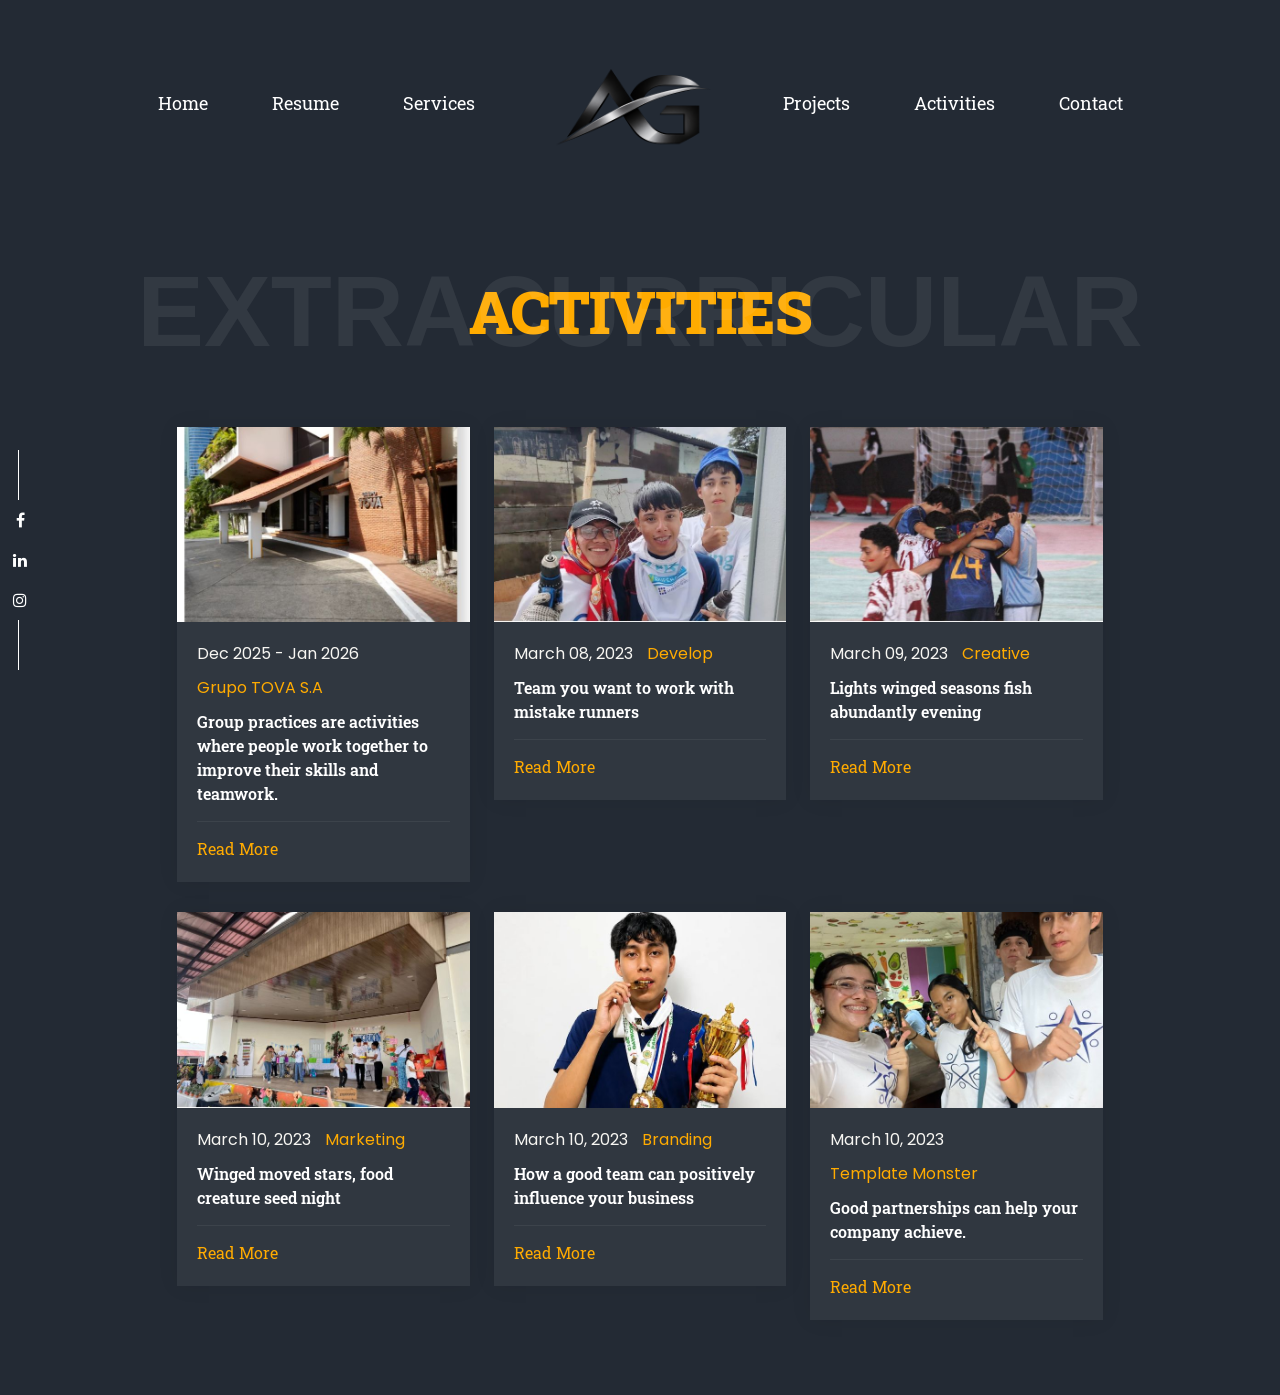
==== commit 18f5dd9a: "Update blog.html" ====
--- a/rxdtheme.com/html/tm/quader-demo/quader-dark/blog.html
+++ b/rxdtheme.com/html/tm/quader-demo/quader-dark/blog.html
@@ -84,7 +84,7 @@
 											<a href="blog_single.html"><img src="assets/img/blog/1.jpg" class="img-fluid" alt="image" /></a>
 										</div>
 										<div class="blog_content">
-											<span>2026</span>
+											<span>Dec 2025 - Jan 2026</span>
 											<span class="cat_style">Grupo TOVA S.A</span>
 											<h3><a href="blog_single.html">Group practices are activities where people work together to improve their skills and teamwork.</a></h3>
 											<a href="blog_single.html">Read More</a>
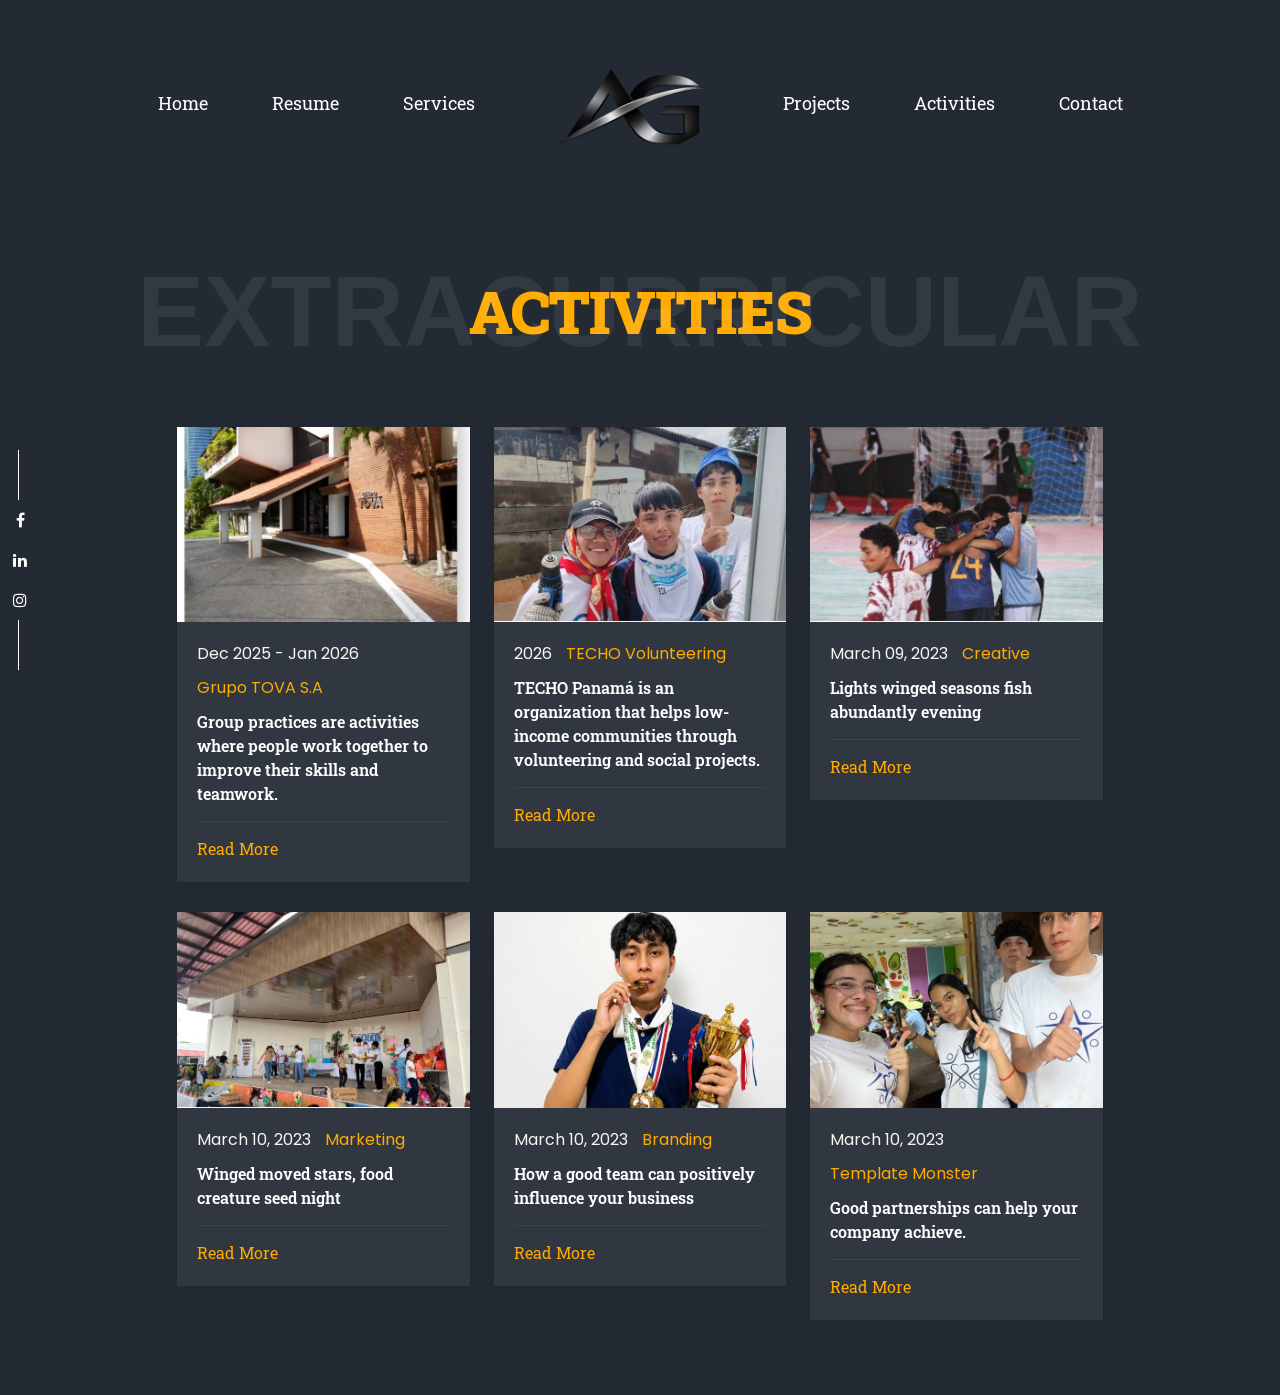
==== commit 8cf9761d: "Update blog.html" ====
--- a/rxdtheme.com/html/tm/quader-demo/quader-dark/blog.html
+++ b/rxdtheme.com/html/tm/quader-demo/quader-dark/blog.html
@@ -97,9 +97,9 @@
 											<a href="blog_single.html"><img src="assets/img/blog/2.jpg" class="img-fluid" alt="image" /></a>
 										</div>
 										<div class="blog_content">
-											<span>March 08, 2023</span>
-											<span class="cat_style">Develop</span>
-											<h3><a href="blog_single.html">Team you want to work with mistake runners</a></h3>
+											<span>2026</span>
+											<span class="cat_style">TECHO Volunteering</span>
+											<h3><a href="blog_single.html">TECHO Panamá is an organization that helps low-income communities through volunteering and social projects.</a></h3>
 											<a href="blog_single.html">Read More</a>
 										</div>
 									</div>
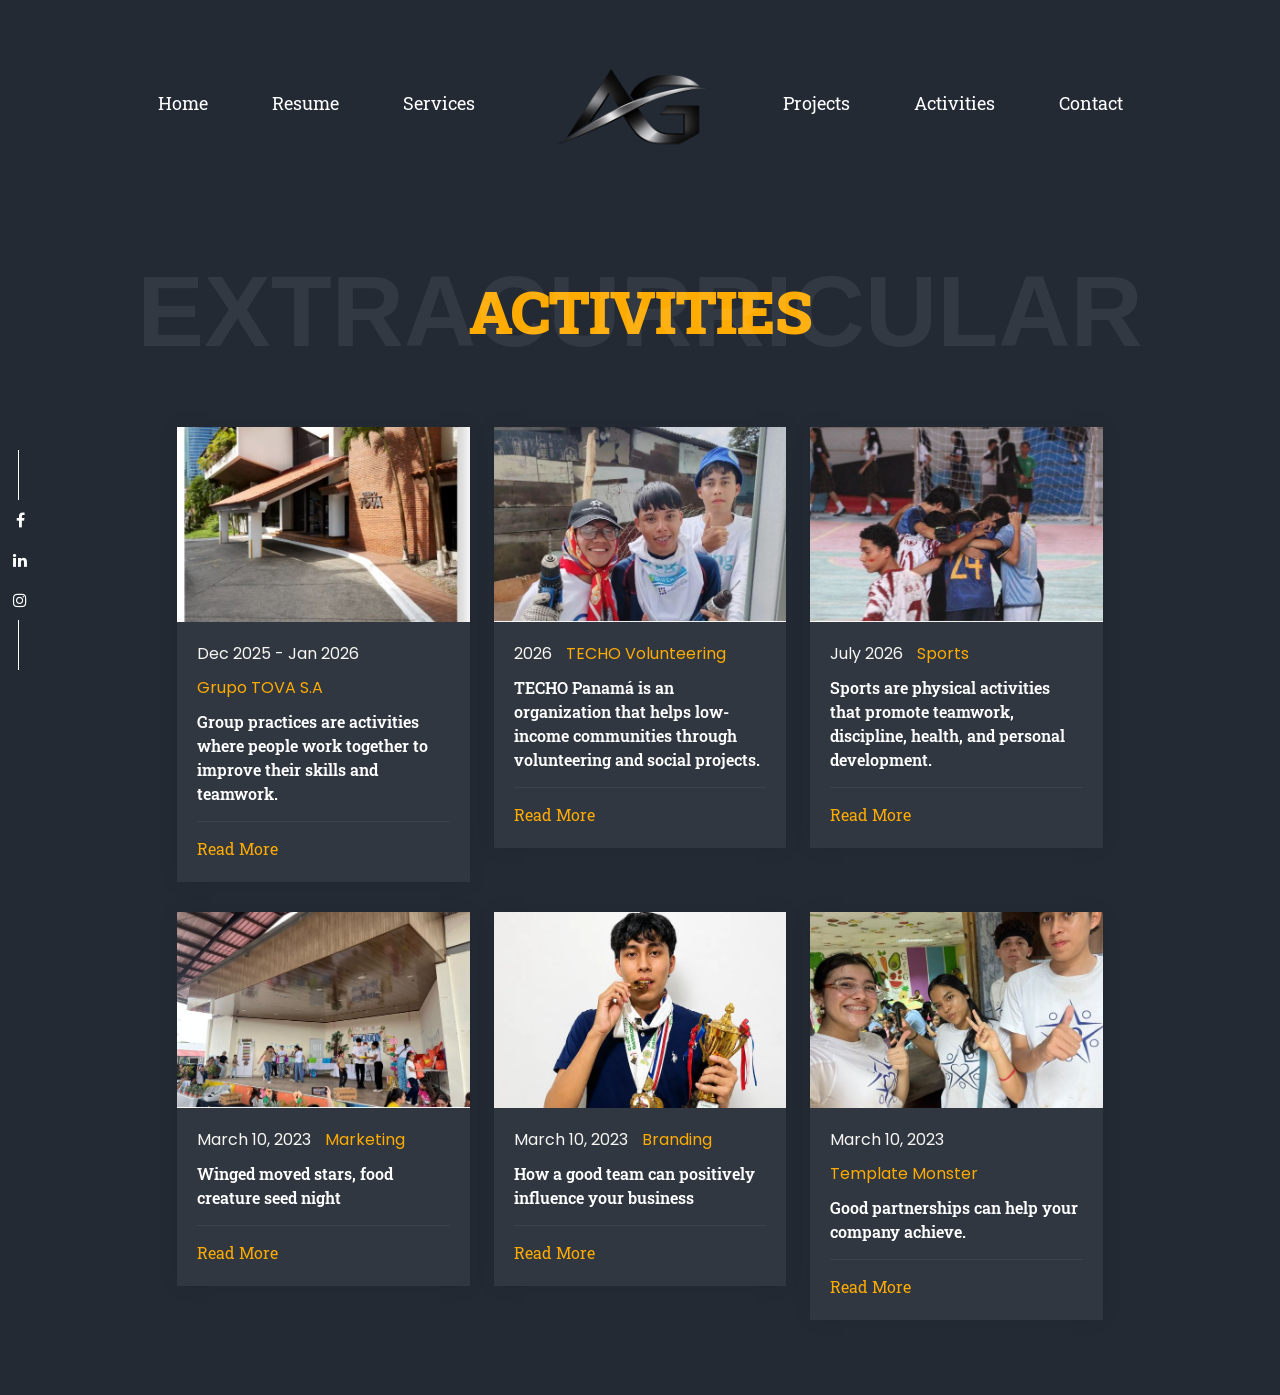
==== commit e02037bb: "Update blog.html" ====
--- a/rxdtheme.com/html/tm/quader-demo/quader-dark/blog.html
+++ b/rxdtheme.com/html/tm/quader-demo/quader-dark/blog.html
@@ -110,9 +110,9 @@
 											<a href="blog_single.html"><img src="assets/img/blog/3.jpg" class="img-fluid" alt="image" /></a>
 										</div>
 										<div class="blog_content">
-											<span>March 09, 2023</span>
-											<span class="cat_style">Creative</span>
-											<h3><a href="blog_single.html">Lights winged seasons fish abundantly evening</a></h3>
+											<span> July 2026</span>
+											<span class="cat_style">Sports</span>
+											<h3><a href="blog_single.html">Sports are physical activities that promote teamwork, discipline, health, and personal development.</a></h3>
 											<a href="blog_single.html">Read More</a>
 										</div>
 									</div>
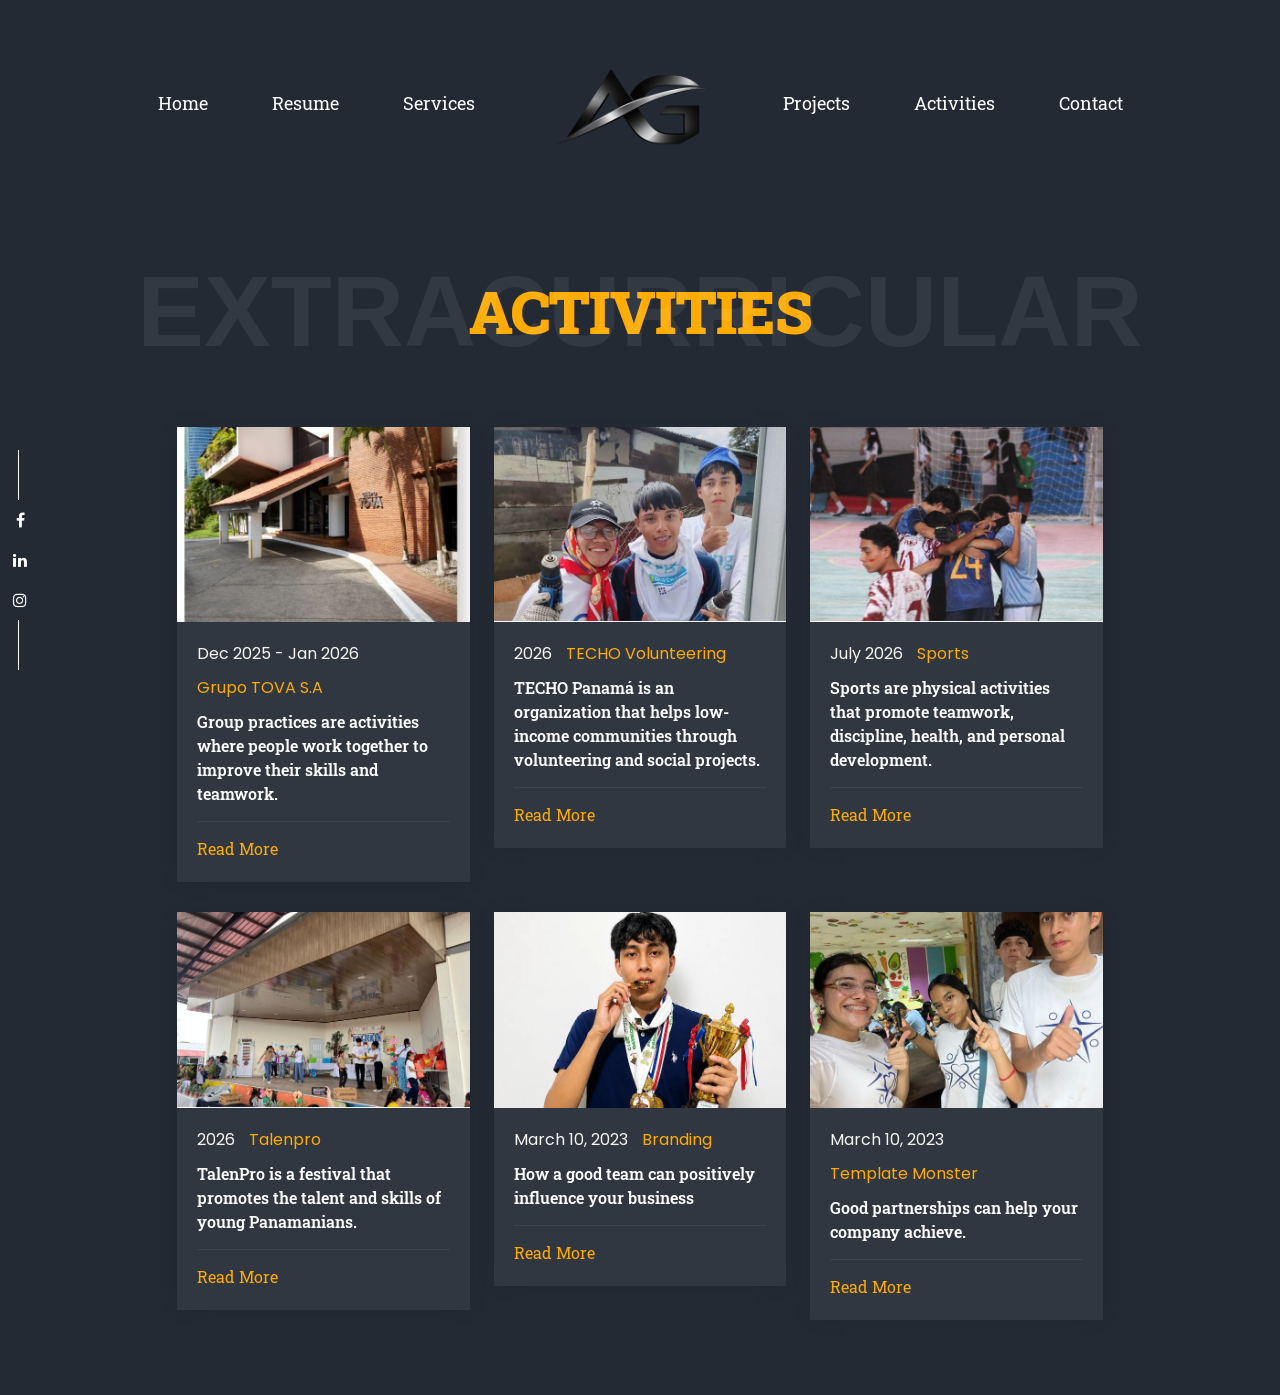
==== commit 5960f772: "Update blog.html" ====
--- a/rxdtheme.com/html/tm/quader-demo/quader-dark/blog.html
+++ b/rxdtheme.com/html/tm/quader-demo/quader-dark/blog.html
@@ -123,9 +123,9 @@
 											<a href="blog_single.html"><img src="assets/img/blog/4.jpg" class="img-fluid" alt="image" /></a>
 										</div>
 										<div class="blog_content">
-											<span>March 10, 2023</span>
-											<span class="cat_style">Marketing</span>
-											<h3><a href="blog_single.html">Winged moved stars, food creature seed night</a></h3>
+											<span>2026</span>
+											<span class="cat_style">Talenpro</span>
+											<h3><a href="blog_single.html">TalenPro is a festival that promotes the talent and skills of young Panamanians.</a></h3>
 											<a href="blog_single.html">Read More</a>
 										</div>
 									</div>
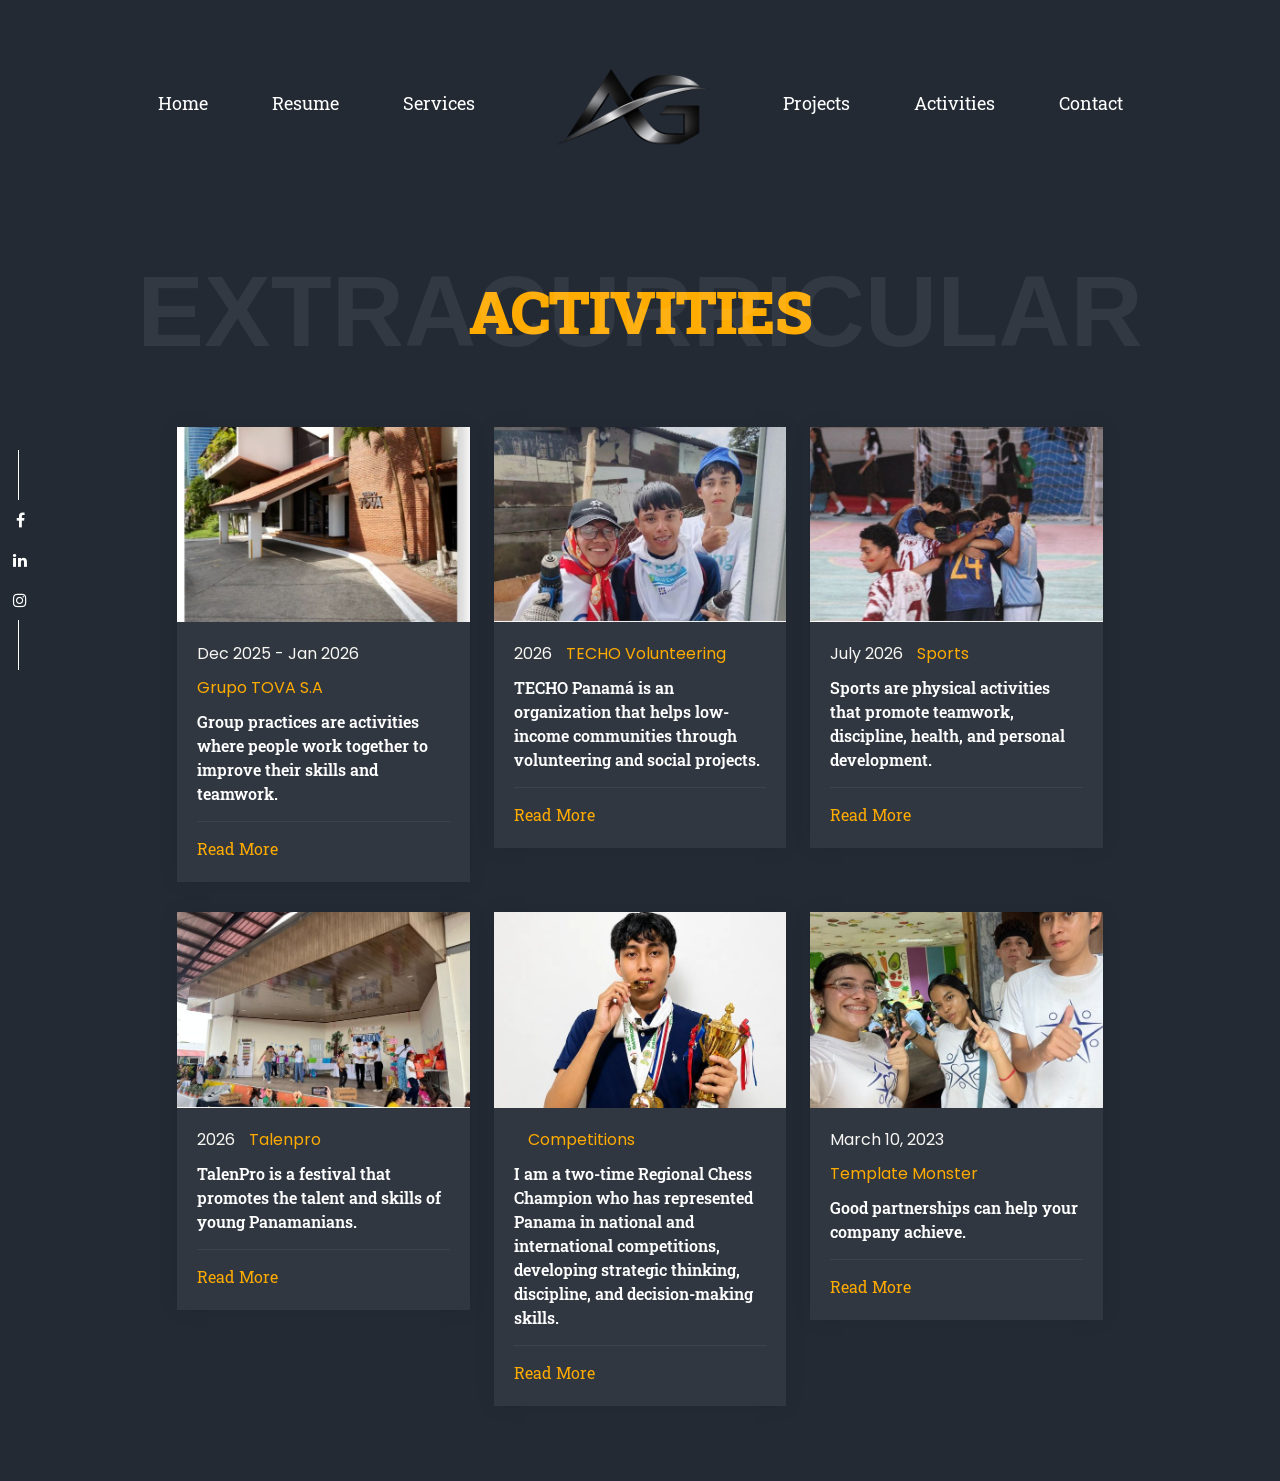
==== commit 57cce174: "Update blog.html" ====
--- a/rxdtheme.com/html/tm/quader-demo/quader-dark/blog.html
+++ b/rxdtheme.com/html/tm/quader-demo/quader-dark/blog.html
@@ -136,9 +136,9 @@
 											<a href="blog_single.html"><img src="assets/img/blog/5.jpg" class="img-fluid" alt="image" /></a>
 										</div>
 										<div class="blog_content">
-											<span>March 10, 2023</span>
-											<span class="cat_style">Branding</span>
-											<h3><a href="blog_single.html">How a good team can positively influence your business</a></h3>
+											<span>­</span>
+											<span class="cat_style">Competitions</span>
+											<h3><a href="blog_single.html">I am a two-time Regional Chess Champion who has represented Panama in national and international competitions, developing strategic thinking, discipline, and decision-making skills.</a></h3>
 											<a href="blog_single.html">Read More</a>
 										</div>
 									</div>
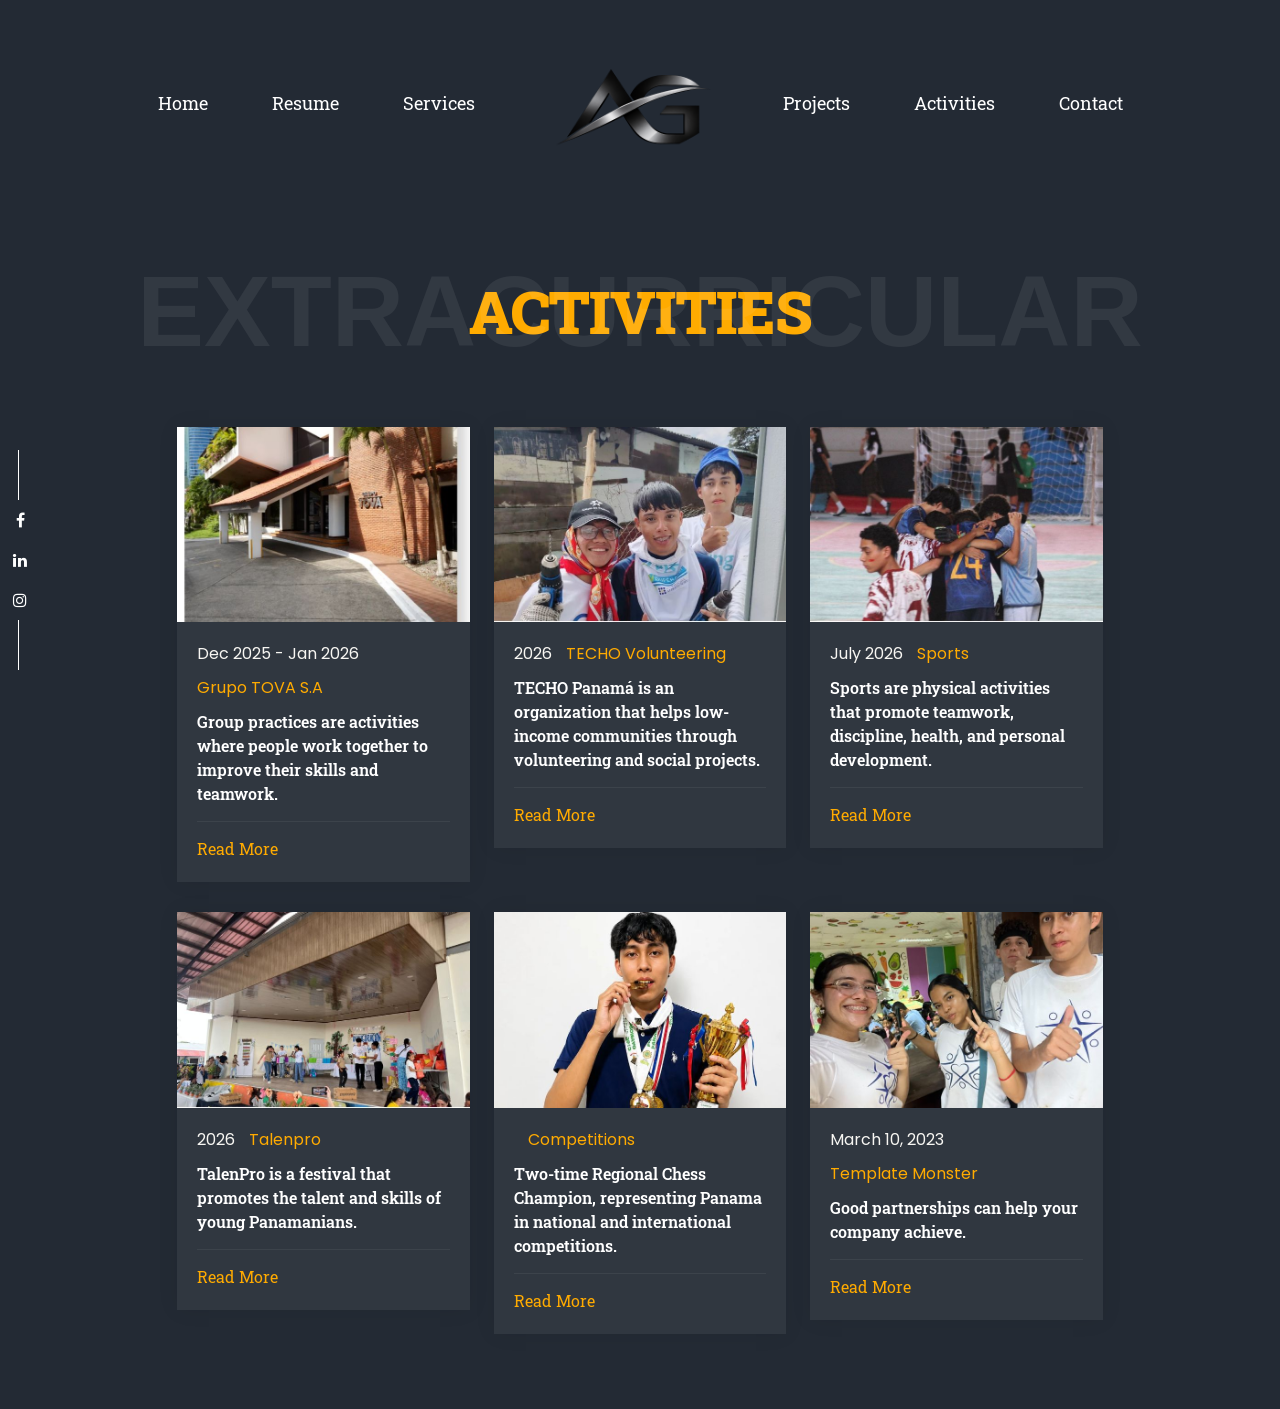
==== commit b4f5154c: "Update blog.html" ====
--- a/rxdtheme.com/html/tm/quader-demo/quader-dark/blog.html
+++ b/rxdtheme.com/html/tm/quader-demo/quader-dark/blog.html
@@ -138,7 +138,7 @@
 										<div class="blog_content">
 											<span>­</span>
 											<span class="cat_style">Competitions</span>
-											<h3><a href="blog_single.html">I am a two-time Regional Chess Champion who has represented Panama in national and international competitions, developing strategic thinking, discipline, and decision-making skills.</a></h3>
+											<h3><a href="blog_single.html">Two-time Regional Chess Champion, representing Panama in national and international competitions.</a></h3>
 											<a href="blog_single.html">Read More</a>
 										</div>
 									</div>
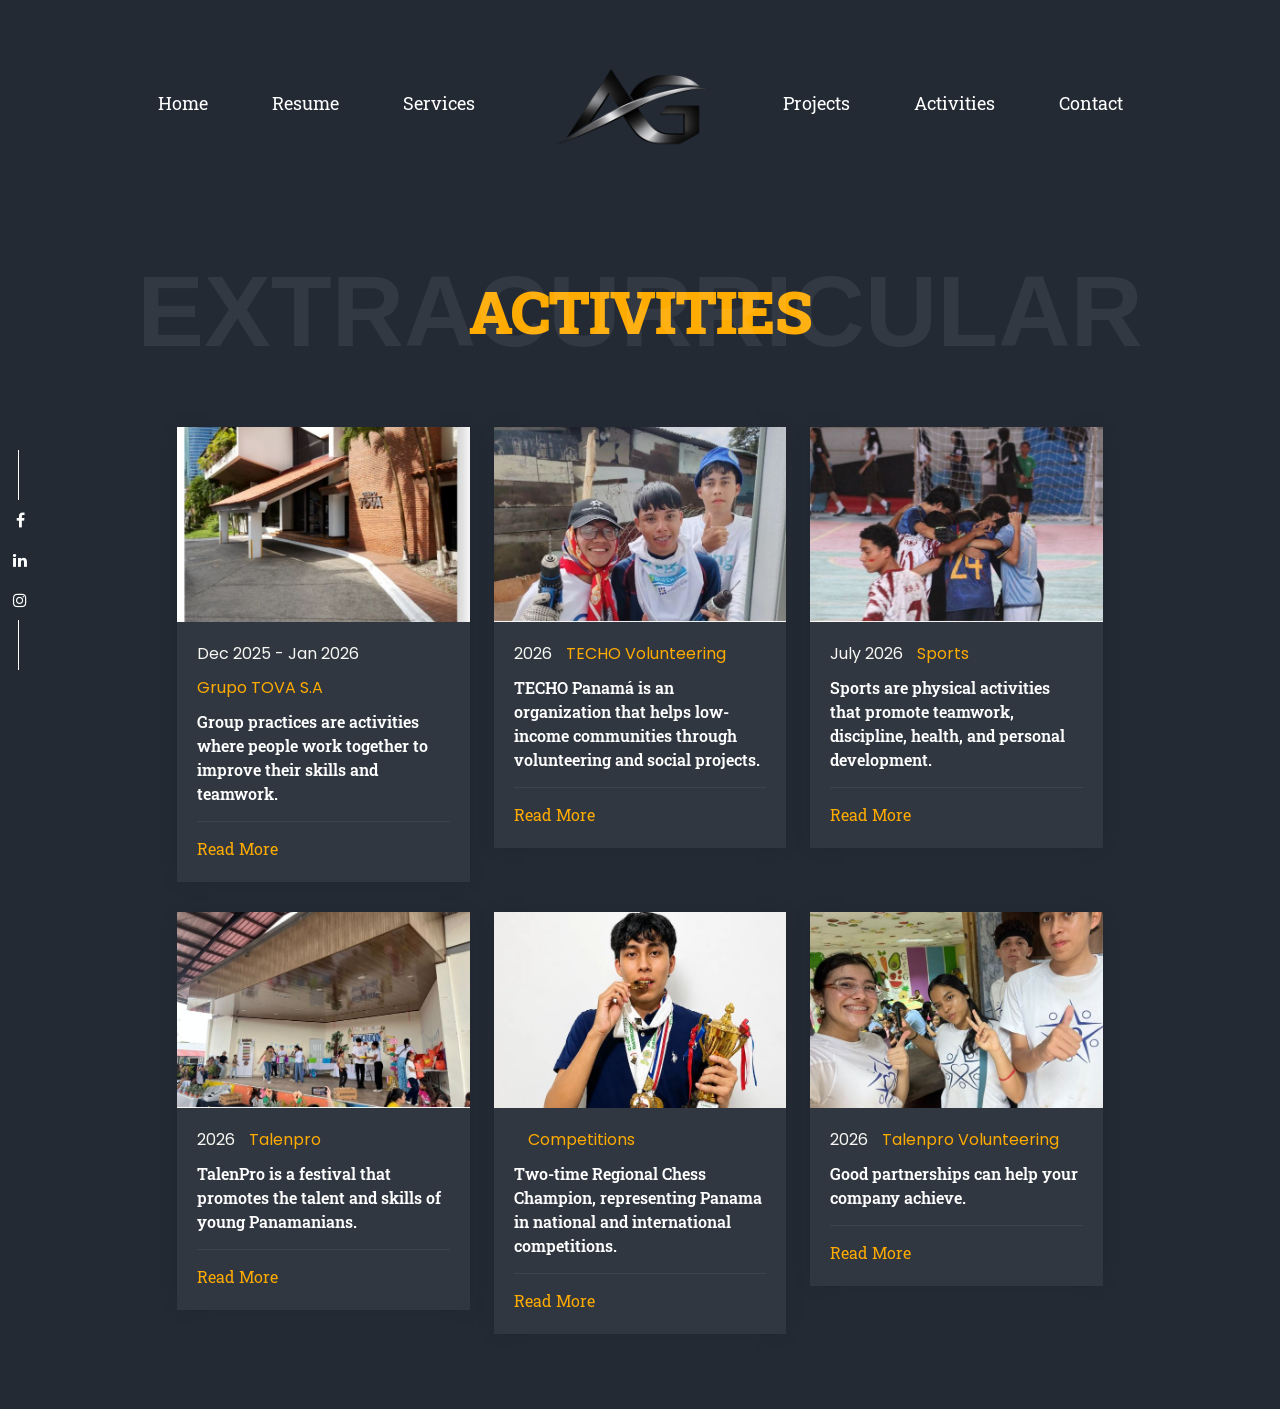
==== commit b62a5a0a: "Update blog.html" ====
--- a/rxdtheme.com/html/tm/quader-demo/quader-dark/blog.html
+++ b/rxdtheme.com/html/tm/quader-demo/quader-dark/blog.html
@@ -149,8 +149,8 @@
 											<a href="blog_single.html"><img src="assets/img/blog/6.jpg" class="img-fluid" alt="image" /></a>
 										</div>
 										<div class="blog_content">
-											<span>March 10, 2023</span>
-											<span class="cat_style">Template Monster</span>
+											<span>2026</span>
+											<span class="cat_style">Talenpro Volunteering</span>
 											<h3><a href="blog_single.html">Good partnerships can help your company achieve.</a></h3>
 											<a href="blog_single.html">Read More</a>
 										</div>
